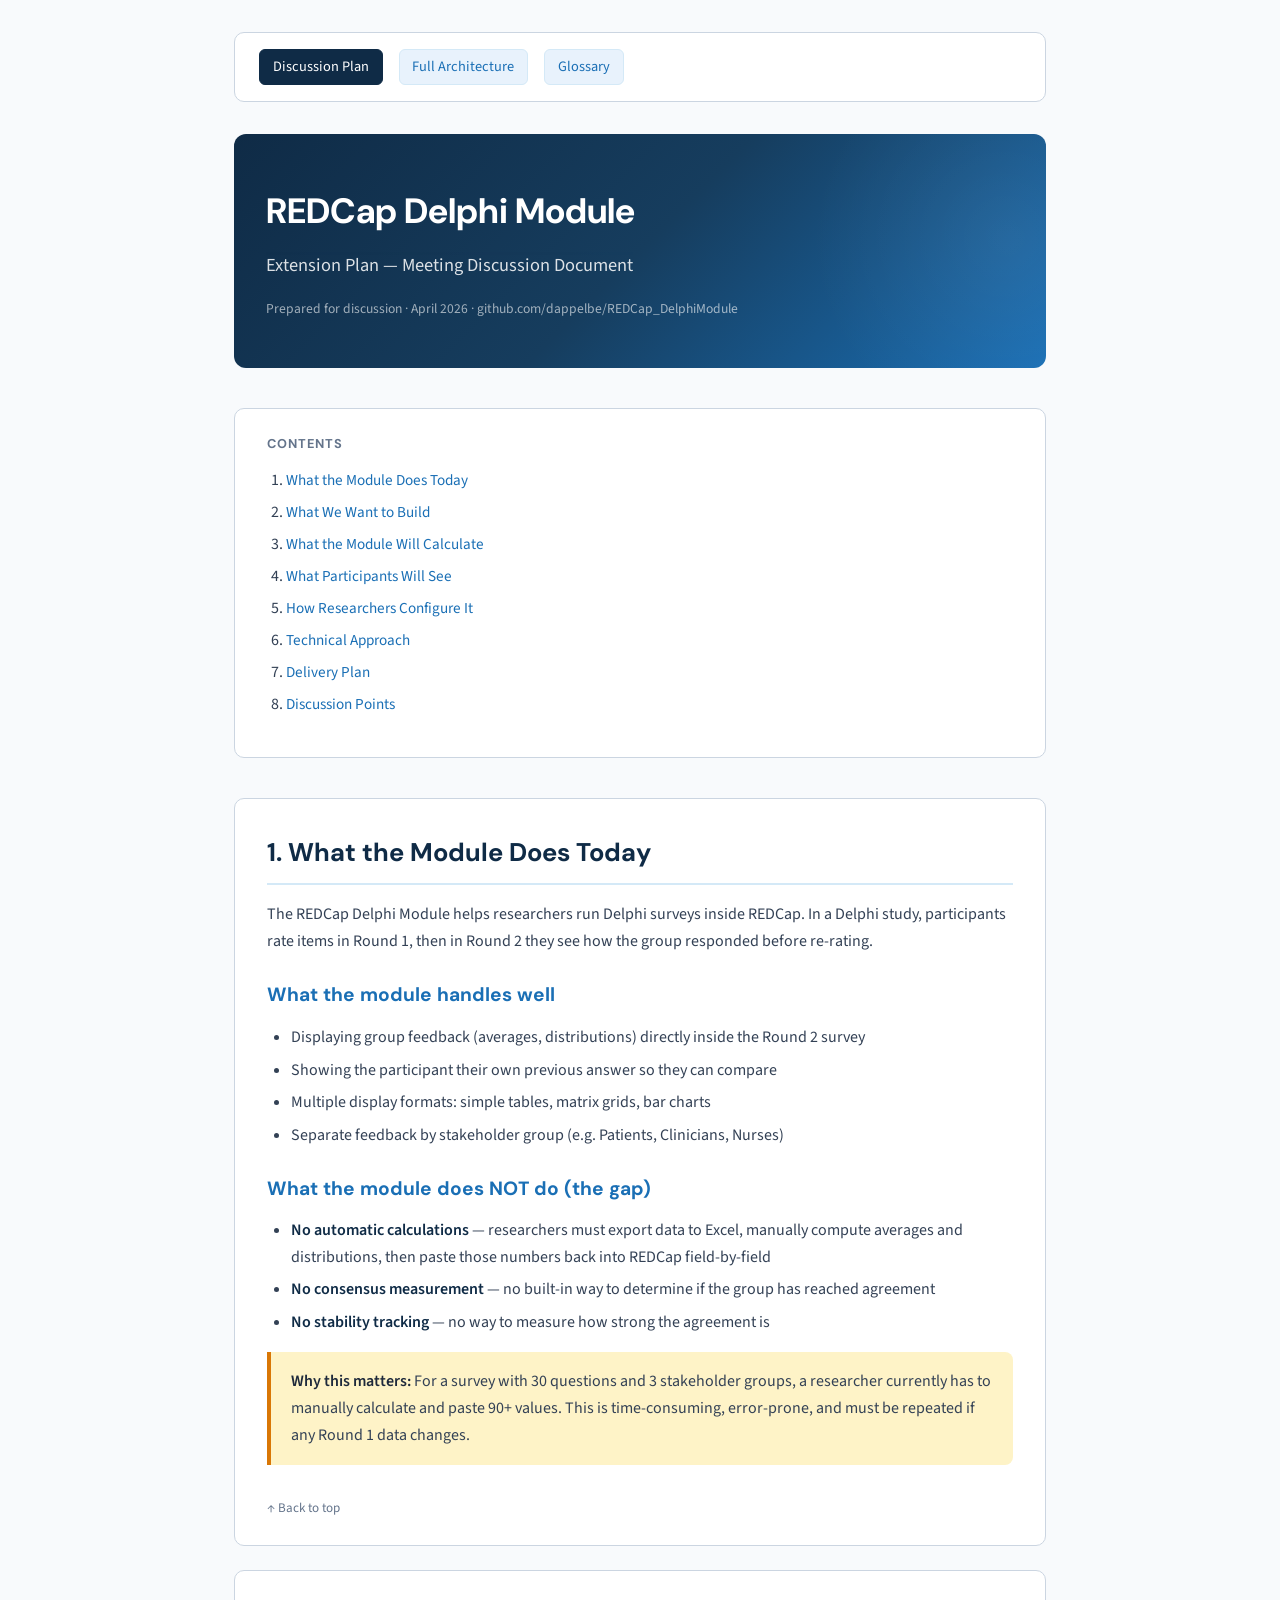
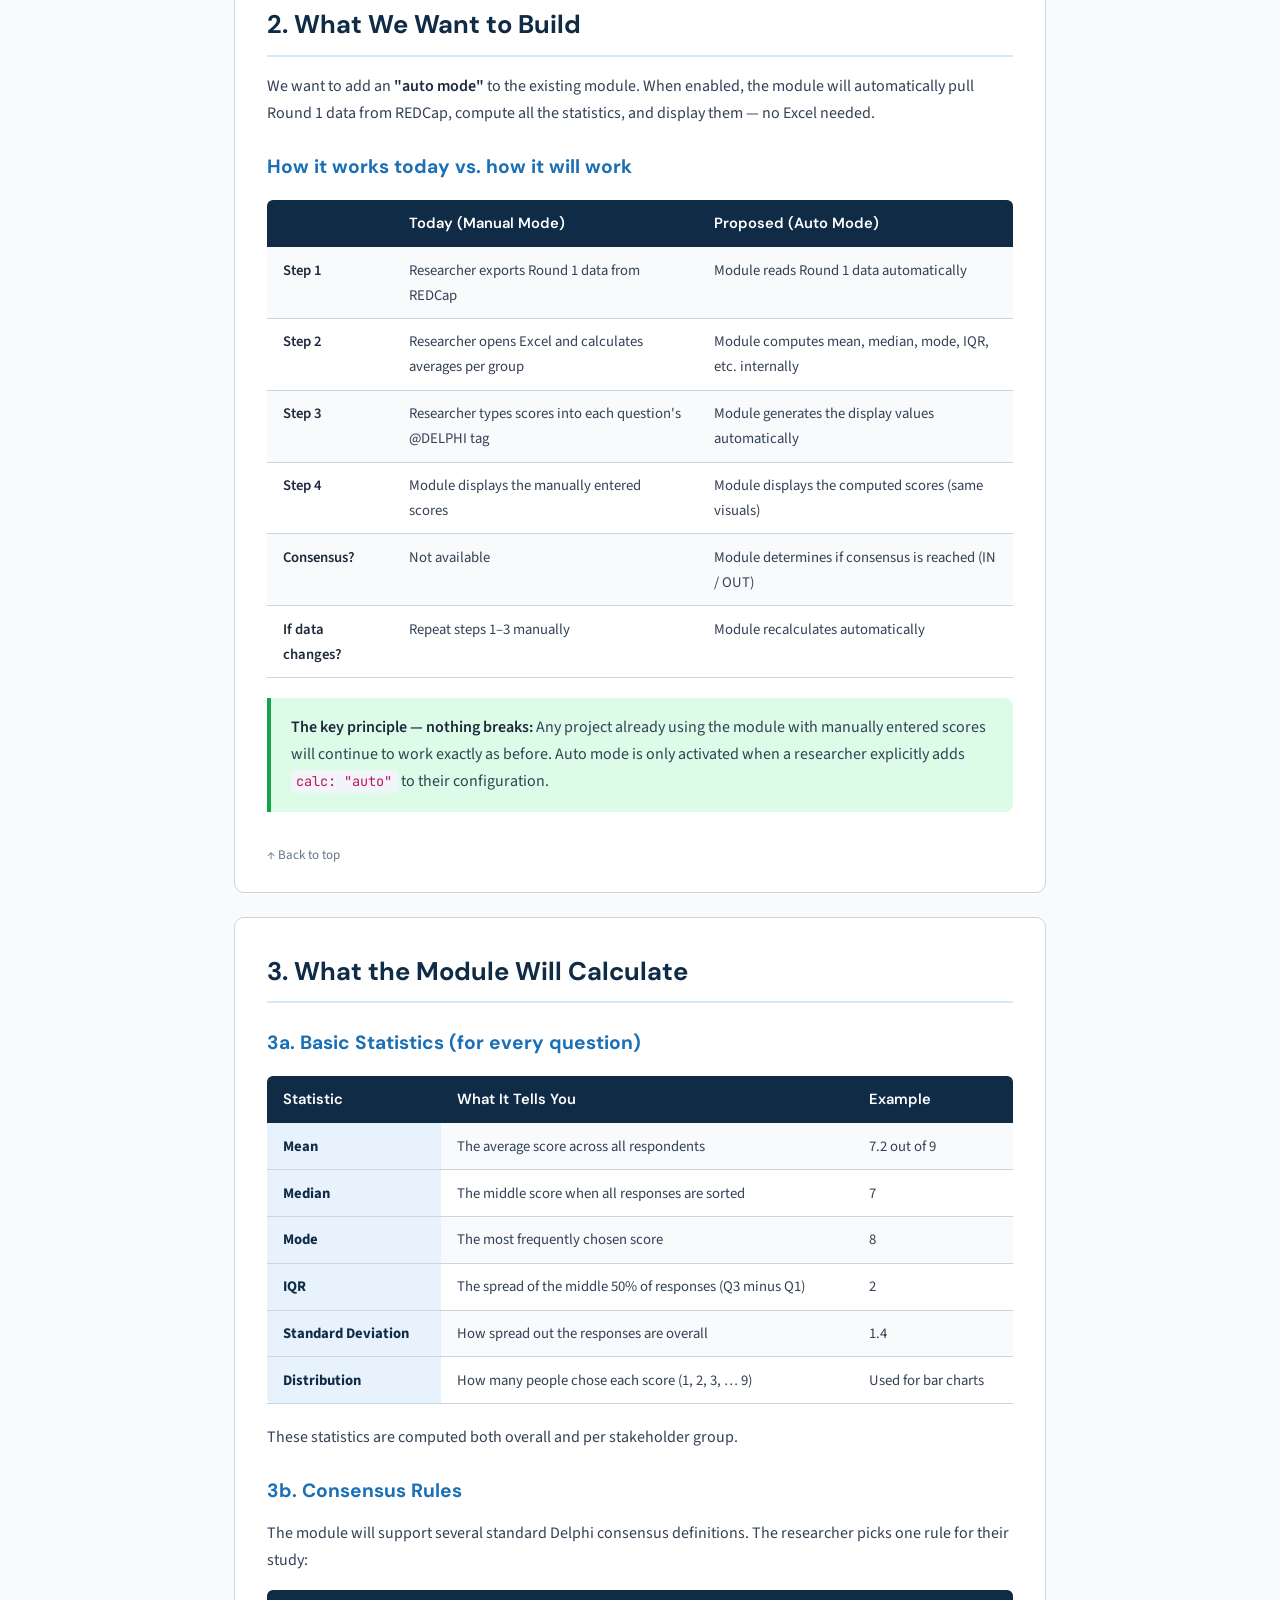
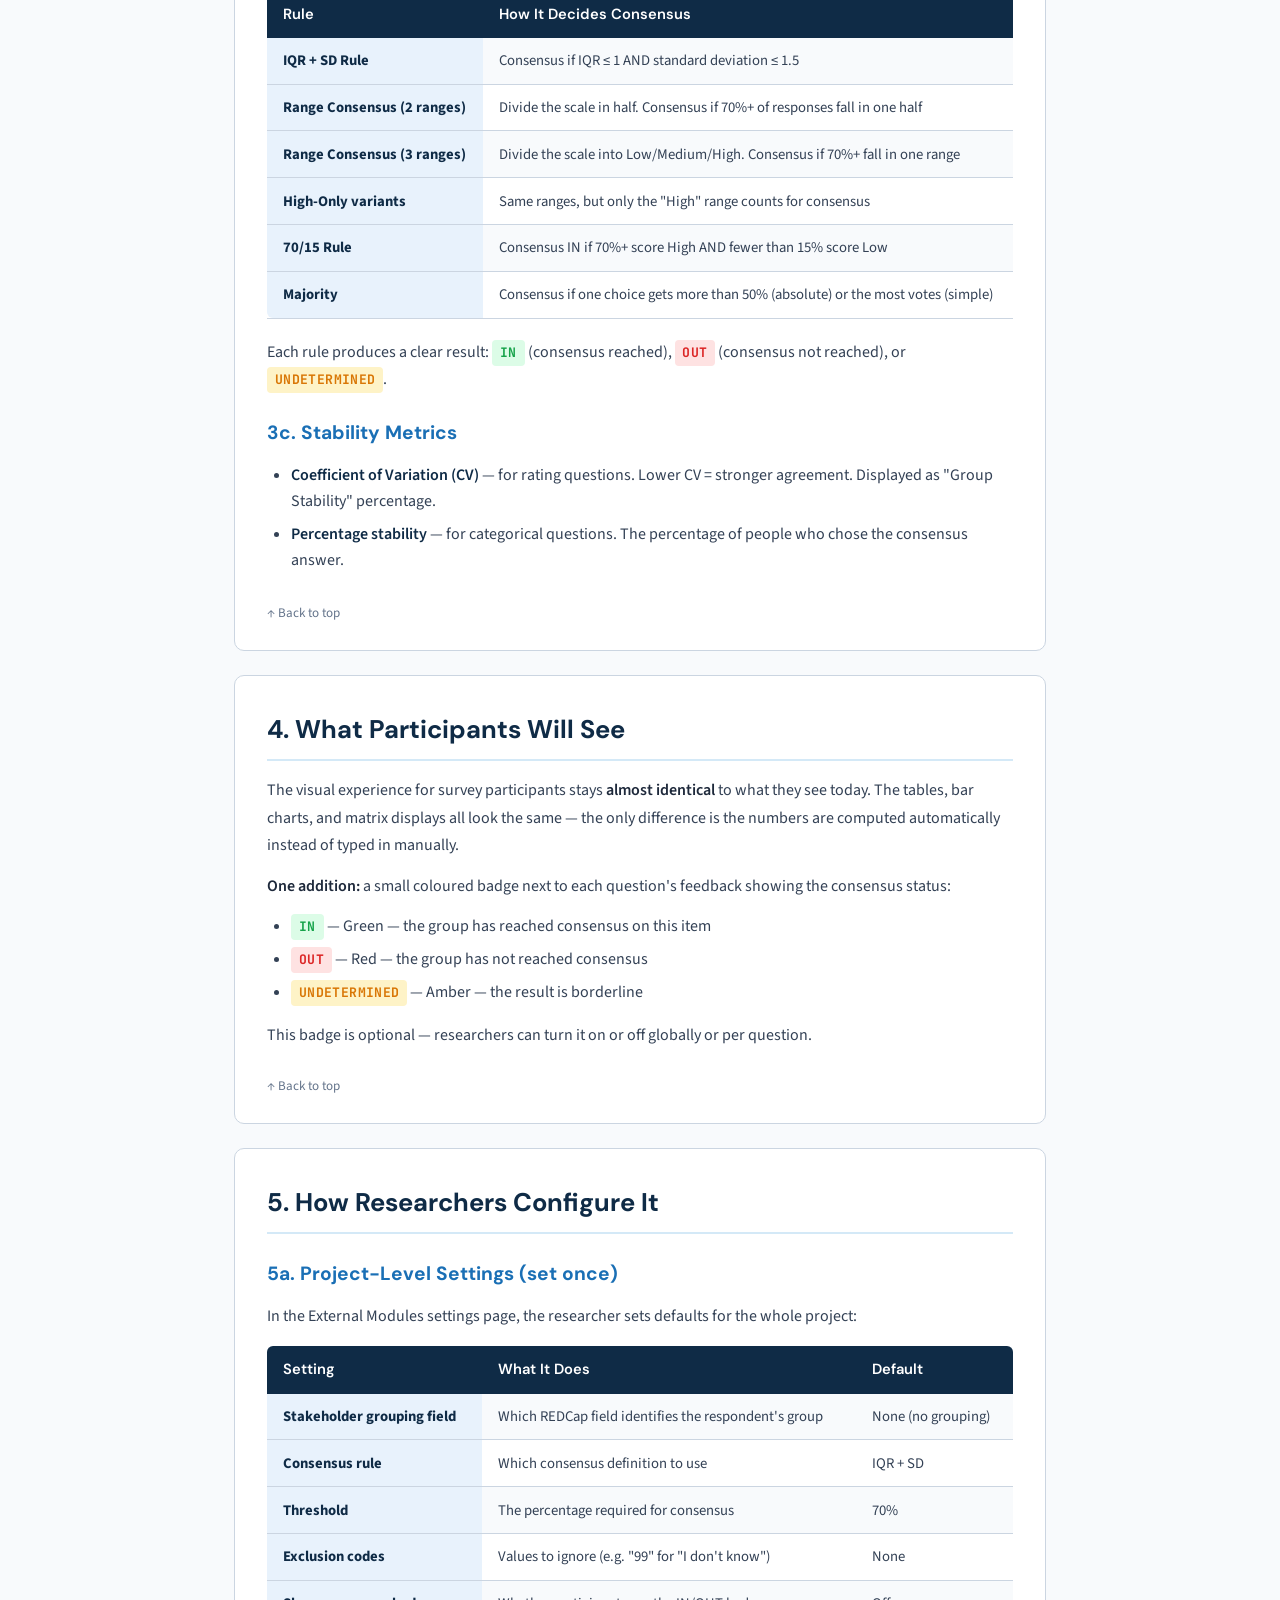
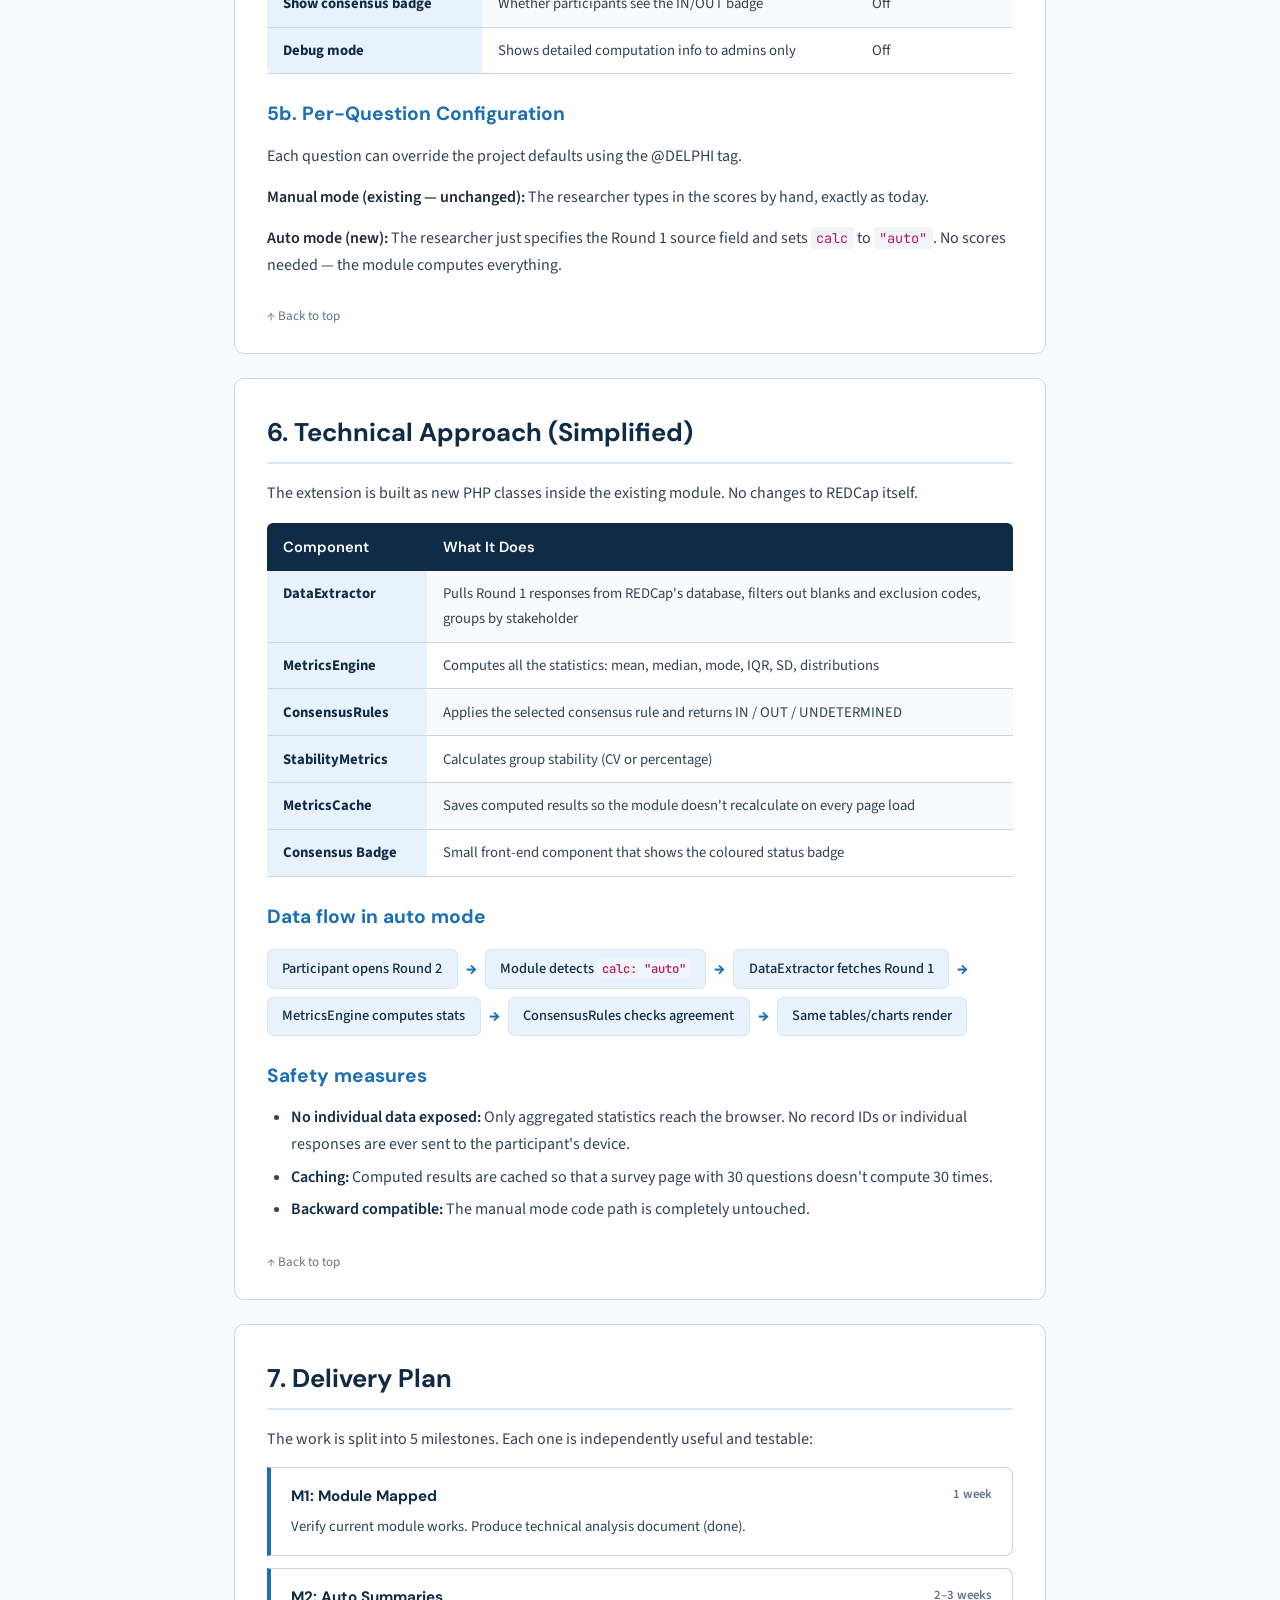
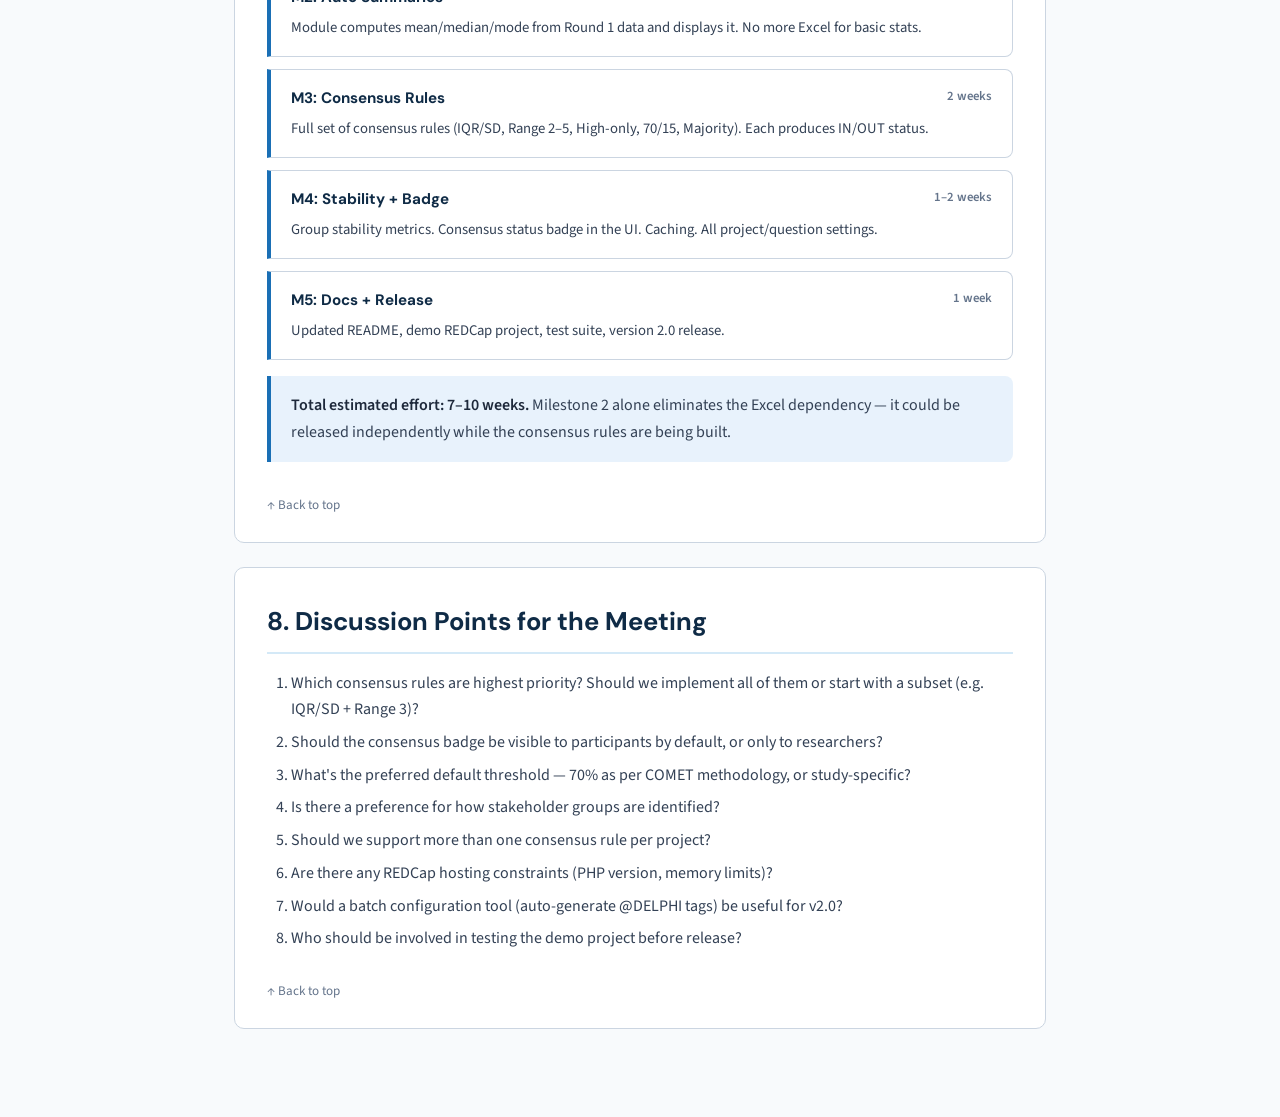
==== plan.html @ 04008e5c "Initial commit" ====
<!DOCTYPE html>
<html lang="en">
<head>
  <meta charset="UTF-8">
  <meta name="viewport" content="width=device-width, initial-scale=1.0">
  <title>REDCap Delphi Module — Discussion Plan</title>
  <link rel="preconnect" href="https://fonts.googleapis.com">
  <link href="https://fonts.googleapis.com/css2?family=DM+Sans:wght@400;500;600;700&family=Source+Sans+3:wght@400;500;600;700&family=JetBrains+Mono:wght@400;500;600&display=swap" rel="stylesheet">
  <link rel="stylesheet" href="styles.css">
</head>
<body>

<div class="page-wrapper">

  <!-- Navigation between pages -->
  <nav class="page-links">
    <a href="plan.html" class="active">Discussion Plan</a>
    <a href="architecture.html">Full Architecture</a>
    <a href="glossary.html">Glossary</a>
  </nav>

  <!-- Hero -->
  <header class="doc-hero">
    <h1>REDCap Delphi Module</h1>
    <div class="subtitle">Extension Plan — Meeting Discussion Document</div>
    <div class="meta">Prepared for discussion · April 2026 · github.com/dappelbe/REDCap_DelphiModule</div>
  </header>

  <!-- TOC -->
  <nav class="doc-nav" id="top">
    <h3>Contents</h3>
    <ol>
      <li><a href="#today">What the Module Does Today</a></li>
      <li><a href="#build">What We Want to Build</a></li>
      <li><a href="#compute">What the Module Will Calculate</a></li>
      <li><a href="#participants">What Participants Will See</a></li>
      <li><a href="#config">How Researchers Configure It</a></li>
      <li><a href="#technical">Technical Approach</a></li>
      <li><a href="#delivery">Delivery Plan</a></li>
      <li><a href="#discussion">Discussion Points</a></li>
    </ol>
  </nav>

  <!-- 1. TODAY -->
  <section class="section" id="today">
    <h2>1. What the Module Does Today</h2>
    <p>The REDCap Delphi Module helps researchers run Delphi surveys inside REDCap. In a Delphi study, participants rate items in Round 1, then in Round 2 they see how the group responded before re-rating.</p>

    <h3>What the module handles well</h3>
    <ul>
      <li>Displaying group feedback (averages, distributions) directly inside the Round 2 survey</li>
      <li>Showing the participant their own previous answer so they can compare</li>
      <li>Multiple display formats: simple tables, matrix grids, bar charts</li>
      <li>Separate feedback by stakeholder group (e.g. Patients, Clinicians, Nurses)</li>
    </ul>

    <h3>What the module does NOT do (the gap)</h3>
    <ul>
      <li><strong>No automatic calculations</strong> — researchers must export data to Excel, manually compute averages and distributions, then paste those numbers back into REDCap field-by-field</li>
      <li><strong>No consensus measurement</strong> — no built-in way to determine if the group has reached agreement</li>
      <li><strong>No stability tracking</strong> — no way to measure how strong the agreement is</li>
    </ul>

    <div class="callout-warn callout">
      <strong>Why this matters:</strong> For a survey with 30 questions and 3 stakeholder groups, a researcher currently has to manually calculate and paste 90+ values. This is time-consuming, error-prone, and must be repeated if any Round 1 data changes.
    </div>

    <a href="#top" class="back-link">↑ Back to top</a>
  </section>

  <!-- 2. BUILD -->
  <section class="section" id="build">
    <h2>2. What We Want to Build</h2>
    <p>We want to add an <strong>"auto mode"</strong> to the existing module. When enabled, the module will automatically pull Round 1 data from REDCap, compute all the statistics, and display them — no Excel needed.</p>

    <h3>How it works today vs. how it will work</h3>
    <table>
      <tr><th></th><th>Today (Manual Mode)</th><th>Proposed (Auto Mode)</th></tr>
      <tr><td><strong>Step 1</strong></td><td>Researcher exports Round 1 data from REDCap</td><td>Module reads Round 1 data automatically</td></tr>
      <tr><td><strong>Step 2</strong></td><td>Researcher opens Excel and calculates averages per group</td><td>Module computes mean, median, mode, IQR, etc. internally</td></tr>
      <tr><td><strong>Step 3</strong></td><td>Researcher types scores into each question's @DELPHI tag</td><td>Module generates the display values automatically</td></tr>
      <tr><td><strong>Step 4</strong></td><td>Module displays the manually entered scores</td><td>Module displays the computed scores (same visuals)</td></tr>
      <tr><td><strong>Consensus?</strong></td><td>Not available</td><td>Module determines if consensus is reached (IN / OUT)</td></tr>
      <tr><td><strong>If data changes?</strong></td><td>Repeat steps 1–3 manually</td><td>Module recalculates automatically</td></tr>
    </table>

    <div class="callout-success callout">
      <strong>The key principle — nothing breaks:</strong> Any project already using the module with manually entered scores will continue to work exactly as before. Auto mode is only activated when a researcher explicitly adds <code>calc: "auto"</code> to their configuration.
    </div>

    <a href="#top" class="back-link">↑ Back to top</a>
  </section>

  <!-- 3. COMPUTE -->
  <section class="section" id="compute">
    <h2>3. What the Module Will Calculate</h2>

    <h3>3a. Basic Statistics (for every question)</h3>
    <table>
      <tr><th>Statistic</th><th>What It Tells You</th><th>Example</th></tr>
      <tr><td class="term-name">Mean</td><td>The average score across all respondents</td><td>7.2 out of 9</td></tr>
      <tr><td class="term-name">Median</td><td>The middle score when all responses are sorted</td><td>7</td></tr>
      <tr><td class="term-name">Mode</td><td>The most frequently chosen score</td><td>8</td></tr>
      <tr><td class="term-name">IQR</td><td>The spread of the middle 50% of responses (Q3 minus Q1)</td><td>2</td></tr>
      <tr><td class="term-name">Standard Deviation</td><td>How spread out the responses are overall</td><td>1.4</td></tr>
      <tr><td class="term-name">Distribution</td><td>How many people chose each score (1, 2, 3, … 9)</td><td>Used for bar charts</td></tr>
    </table>
    <p>These statistics are computed both overall and per stakeholder group.</p>

    <h3>3b. Consensus Rules</h3>
    <p>The module will support several standard Delphi consensus definitions. The researcher picks one rule for their study:</p>
    <table>
      <tr><th>Rule</th><th>How It Decides Consensus</th></tr>
      <tr><td class="term-name">IQR + SD Rule</td><td>Consensus if IQR ≤ 1 AND standard deviation ≤ 1.5</td></tr>
      <tr><td class="term-name">Range Consensus (2 ranges)</td><td>Divide the scale in half. Consensus if 70%+ of responses fall in one half</td></tr>
      <tr><td class="term-name">Range Consensus (3 ranges)</td><td>Divide the scale into Low/Medium/High. Consensus if 70%+ fall in one range</td></tr>
      <tr><td class="term-name">High-Only variants</td><td>Same ranges, but only the "High" range counts for consensus</td></tr>
      <tr><td class="term-name">70/15 Rule</td><td>Consensus IN if 70%+ score High AND fewer than 15% score Low</td></tr>
      <tr><td class="term-name">Majority</td><td>Consensus if one choice gets more than 50% (absolute) or the most votes (simple)</td></tr>
    </table>
    <p>Each rule produces a clear result: <span class="badge badge-in">IN</span> (consensus reached), <span class="badge badge-out">OUT</span> (consensus not reached), or <span class="badge badge-und">UNDETERMINED</span>.</p>

    <h3>3c. Stability Metrics</h3>
    <ul>
      <li><strong>Coefficient of Variation (CV)</strong> — for rating questions. Lower CV = stronger agreement. Displayed as "Group Stability" percentage.</li>
      <li><strong>Percentage stability</strong> — for categorical questions. The percentage of people who chose the consensus answer.</li>
    </ul>

    <a href="#top" class="back-link">↑ Back to top</a>
  </section>

  <!-- 4. PARTICIPANTS -->
  <section class="section" id="participants">
    <h2>4. What Participants Will See</h2>
    <p>The visual experience for survey participants stays <strong>almost identical</strong> to what they see today. The tables, bar charts, and matrix displays all look the same — the only difference is the numbers are computed automatically instead of typed in manually.</p>

    <p><strong>One addition:</strong> a small coloured badge next to each question's feedback showing the consensus status:</p>
    <ul>
      <li><span class="badge badge-in">IN</span> — Green — the group has reached consensus on this item</li>
      <li><span class="badge badge-out">OUT</span> — Red — the group has not reached consensus</li>
      <li><span class="badge badge-und">UNDETERMINED</span> — Amber — the result is borderline</li>
    </ul>
    <p>This badge is optional — researchers can turn it on or off globally or per question.</p>

    <a href="#top" class="back-link">↑ Back to top</a>
  </section>

  <!-- 5. CONFIG -->
  <section class="section" id="config">
    <h2>5. How Researchers Configure It</h2>

    <h3>5a. Project-Level Settings (set once)</h3>
    <p>In the External Modules settings page, the researcher sets defaults for the whole project:</p>
    <table>
      <tr><th>Setting</th><th>What It Does</th><th>Default</th></tr>
      <tr><td class="term-name">Stakeholder grouping field</td><td>Which REDCap field identifies the respondent's group</td><td>None (no grouping)</td></tr>
      <tr><td class="term-name">Consensus rule</td><td>Which consensus definition to use</td><td>IQR + SD</td></tr>
      <tr><td class="term-name">Threshold</td><td>The percentage required for consensus</td><td>70%</td></tr>
      <tr><td class="term-name">Exclusion codes</td><td>Values to ignore (e.g. "99" for "I don't know")</td><td>None</td></tr>
      <tr><td class="term-name">Show consensus badge</td><td>Whether participants see the IN/OUT badge</td><td>Off</td></tr>
      <tr><td class="term-name">Debug mode</td><td>Shows detailed computation info to admins only</td><td>Off</td></tr>
    </table>

    <h3>5b. Per-Question Configuration</h3>
    <p>Each question can override the project defaults using the @DELPHI tag.</p>
    <p><strong>Manual mode (existing — unchanged):</strong> The researcher types in the scores by hand, exactly as today.</p>
    <p><strong>Auto mode (new):</strong> The researcher just specifies the Round 1 source field and sets <code>calc</code> to <code>"auto"</code>. No scores needed — the module computes everything.</p>

    <a href="#top" class="back-link">↑ Back to top</a>
  </section>

  <!-- 6. TECHNICAL -->
  <section class="section" id="technical">
    <h2>6. Technical Approach (Simplified)</h2>
    <p>The extension is built as new PHP classes inside the existing module. No changes to REDCap itself.</p>

    <table>
      <tr><th>Component</th><th>What It Does</th></tr>
      <tr><td class="term-name">DataExtractor</td><td>Pulls Round 1 responses from REDCap's database, filters out blanks and exclusion codes, groups by stakeholder</td></tr>
      <tr><td class="term-name">MetricsEngine</td><td>Computes all the statistics: mean, median, mode, IQR, SD, distributions</td></tr>
      <tr><td class="term-name">ConsensusRules</td><td>Applies the selected consensus rule and returns IN / OUT / UNDETERMINED</td></tr>
      <tr><td class="term-name">StabilityMetrics</td><td>Calculates group stability (CV or percentage)</td></tr>
      <tr><td class="term-name">MetricsCache</td><td>Saves computed results so the module doesn't recalculate on every page load</td></tr>
      <tr><td class="term-name">Consensus Badge</td><td>Small front-end component that shows the coloured status badge</td></tr>
    </table>

    <h3>Data flow in auto mode</h3>
    <div class="flow">
      <span class="flow-step">Participant opens Round 2</span>
      <span class="flow-arrow">→</span>
      <span class="flow-step">Module detects <code>calc: "auto"</code></span>
      <span class="flow-arrow">→</span>
      <span class="flow-step">DataExtractor fetches Round 1</span>
      <span class="flow-arrow">→</span>
      <span class="flow-step">MetricsEngine computes stats</span>
      <span class="flow-arrow">→</span>
      <span class="flow-step">ConsensusRules checks agreement</span>
      <span class="flow-arrow">→</span>
      <span class="flow-step">Same tables/charts render</span>
    </div>

    <h3>Safety measures</h3>
    <ul>
      <li><strong>No individual data exposed:</strong> Only aggregated statistics reach the browser. No record IDs or individual responses are ever sent to the participant's device.</li>
      <li><strong>Caching:</strong> Computed results are cached so that a survey page with 30 questions doesn't compute 30 times.</li>
      <li><strong>Backward compatible:</strong> The manual mode code path is completely untouched.</li>
    </ul>

    <a href="#top" class="back-link">↑ Back to top</a>
  </section>

  <!-- 7. DELIVERY -->
  <section class="section" id="delivery">
    <h2>7. Delivery Plan</h2>
    <p>The work is split into 5 milestones. Each one is independently useful and testable:</p>

    <div class="milestone">
      <span class="milestone-time">1 week</span>
      <div class="milestone-label">M1: Module Mapped</div>
      <p>Verify current module works. Produce technical analysis document (done).</p>
    </div>
    <div class="milestone">
      <span class="milestone-time">2–3 weeks</span>
      <div class="milestone-label">M2: Auto Summaries</div>
      <p>Module computes mean/median/mode from Round 1 data and displays it. No more Excel for basic stats.</p>
    </div>
    <div class="milestone">
      <span class="milestone-time">2 weeks</span>
      <div class="milestone-label">M3: Consensus Rules</div>
      <p>Full set of consensus rules (IQR/SD, Range 2–5, High-only, 70/15, Majority). Each produces IN/OUT status.</p>
    </div>
    <div class="milestone">
      <span class="milestone-time">1–2 weeks</span>
      <div class="milestone-label">M4: Stability + Badge</div>
      <p>Group stability metrics. Consensus status badge in the UI. Caching. All project/question settings.</p>
    </div>
    <div class="milestone">
      <span class="milestone-time">1 week</span>
      <div class="milestone-label">M5: Docs + Release</div>
      <p>Updated README, demo REDCap project, test suite, version 2.0 release.</p>
    </div>

    <div class="callout">
      <strong>Total estimated effort: 7–10 weeks.</strong> Milestone 2 alone eliminates the Excel dependency — it could be released independently while the consensus rules are being built.
    </div>

    <a href="#top" class="back-link">↑ Back to top</a>
  </section>

  <!-- 8. DISCUSSION -->
  <section class="section" id="discussion">
    <h2>8. Discussion Points for the Meeting</h2>
    <ol>
      <li>Which consensus rules are highest priority? Should we implement all of them or start with a subset (e.g. IQR/SD + Range 3)?</li>
      <li>Should the consensus badge be visible to participants by default, or only to researchers?</li>
      <li>What's the preferred default threshold — 70% as per COMET methodology, or study-specific?</li>
      <li>Is there a preference for how stakeholder groups are identified?</li>
      <li>Should we support more than one consensus rule per project?</li>
      <li>Are there any REDCap hosting constraints (PHP version, memory limits)?</li>
      <li>Would a batch configuration tool (auto-generate @DELPHI tags) be useful for v2.0?</li>
      <li>Who should be involved in testing the demo project before release?</li>
    </ol>

    <a href="#top" class="back-link">↑ Back to top</a>
  </section>

</div>
</body>
</html>
---- styles.css ----
/* ═══════════════════════════════════════════════════════
   REDCap Delphi Module — Documentation Styles
   ═══════════════════════════════════════════════════════ */

:root {
  --navy: #0f2b46;
  --blue: #1a6fb5;
  --blue-light: #e8f2fc;
  --blue-mid: #2e86c1;
  --sky: #d4e9f7;
  --ink: #1e293b;
  --text: #334155;
  --muted: #64748b;
  --border: #cbd5e1;
  --surface: #f8fafc;
  --white: #ffffff;
  --green: #16a34a;
  --green-bg: #dcfce7;
  --red: #dc2626;
  --red-bg: #fee2e2;
  --amber: #d97706;
  --amber-bg: #fef3c7;
  --code-bg: #f1f5f9;
  --code-text: #be185d;
  --font-body: 'Source Sans 3', 'Segoe UI', system-ui, sans-serif;
  --font-heading: 'DM Sans', 'Segoe UI', system-ui, sans-serif;
  --font-mono: 'JetBrains Mono', 'Fira Code', 'Consolas', monospace;
}

* { margin: 0; padding: 0; box-sizing: border-box; }

html {
  font-size: 16px;
  scroll-behavior: smooth;
}

body {
  font-family: var(--font-body);
  color: var(--text);
  background: var(--surface);
  line-height: 1.7;
  -webkit-font-smoothing: antialiased;
}

/* ── Layout ── */
.page-wrapper {
  max-width: 860px;
  margin: 0 auto;
  padding: 2rem 1.5rem 4rem;
}

/* ── Header / Hero ── */
.doc-hero {
  background: linear-gradient(135deg, var(--navy) 0%, #163d5e 50%, var(--blue) 100%);
  color: var(--white);
  padding: 3rem 2rem;
  border-radius: 12px;
  margin-bottom: 2.5rem;
  position: relative;
  overflow: hidden;
}

.doc-hero::before {
  content: '';
  position: absolute;
  top: -40%;
  right: -20%;
  width: 400px;
  height: 400px;
  background: radial-gradient(circle, rgba(255,255,255,0.06) 0%, transparent 70%);
  border-radius: 50%;
}

.doc-hero h1 {
  font-family: var(--font-heading);
  font-size: 2.2rem;
  font-weight: 700;
  margin-bottom: 0.5rem;
  position: relative;
}

.doc-hero .subtitle {
  font-size: 1.15rem;
  opacity: 0.85;
  font-weight: 400;
  position: relative;
}

.doc-hero .meta {
  margin-top: 1rem;
  font-size: 0.85rem;
  opacity: 0.6;
  position: relative;
}

/* ── Navigation ── */
.doc-nav {
  background: var(--white);
  border: 1px solid var(--border);
  border-radius: 10px;
  padding: 1.5rem 2rem;
  margin-bottom: 2.5rem;
}

.doc-nav h3 {
  font-family: var(--font-heading);
  font-size: 0.8rem;
  text-transform: uppercase;
  letter-spacing: 0.08em;
  color: var(--muted);
  margin-bottom: 0.75rem;
}

.doc-nav ol {
  padding-left: 1.2rem;
}

.doc-nav li {
  margin-bottom: 0.35rem;
}

.doc-nav a {
  color: var(--blue);
  text-decoration: none;
  font-size: 0.95rem;
}

.doc-nav a:hover {
  text-decoration: underline;
}

/* ── Sections ── */
.section {
  background: var(--white);
  border: 1px solid var(--border);
  border-radius: 10px;
  padding: 2rem 2rem 1.5rem;
  margin-bottom: 1.5rem;
}

.section h2 {
  font-family: var(--font-heading);
  font-size: 1.6rem;
  color: var(--navy);
  margin-bottom: 1rem;
  padding-bottom: 0.5rem;
  border-bottom: 2px solid var(--sky);
}

.section h3 {
  font-family: var(--font-heading);
  font-size: 1.2rem;
  color: var(--blue);
  margin: 1.5rem 0 0.75rem;
}

.section h4 {
  font-family: var(--font-heading);
  font-size: 1.05rem;
  color: var(--ink);
  margin: 1.25rem 0 0.5rem;
}

/* ── Text ── */
p {
  margin-bottom: 0.85rem;
}

strong {
  color: var(--ink);
  font-weight: 600;
}

em {
  color: var(--muted);
}

code {
  font-family: var(--font-mono);
  font-size: 0.85em;
  background: var(--code-bg);
  color: var(--code-text);
  padding: 0.15em 0.4em;
  border-radius: 4px;
}

/* ── Lists ── */
ul, ol {
  padding-left: 1.5rem;
  margin-bottom: 1rem;
}

li {
  margin-bottom: 0.4rem;
  line-height: 1.65;
}

li strong {
  color: var(--navy);
}

/* ── Tables ── */
table {
  width: 100%;
  border-collapse: collapse;
  margin: 1rem 0 1.25rem;
  font-size: 0.92rem;
}

th {
  background: var(--navy);
  color: var(--white);
  font-family: var(--font-heading);
  font-weight: 600;
  text-align: left;
  padding: 0.7rem 1rem;
}

th:first-child { border-radius: 6px 0 0 0; }
th:last-child  { border-radius: 0 6px 0 0; }

td {
  padding: 0.65rem 1rem;
  border-bottom: 1px solid var(--border);
  vertical-align: top;
}

tr:nth-child(even) td {
  background: var(--surface);
}

tr:last-child td:first-child { border-radius: 0 0 0 6px; }
tr:last-child td:last-child  { border-radius: 0 0 6px 0; }

/* ── Glossary term rows ── */
.term-name {
  font-weight: 700;
  color: var(--navy);
  white-space: nowrap;
  min-width: 160px;
  background: var(--blue-light) !important;
}

/* ── Code blocks ── */
pre {
  background: var(--ink);
  color: #e2e8f0;
  padding: 1.25rem 1.5rem;
  border-radius: 8px;
  overflow-x: auto;
  font-family: var(--font-mono);
  font-size: 0.82rem;
  line-height: 1.6;
  margin: 1rem 0 1.25rem;
}

pre .comment { color: #64748b; }
pre .keyword { color: #7dd3fc; }
pre .string  { color: #86efac; }
pre .key     { color: #fbbf24; }

/* ── Badges ── */
.badge {
  display: inline-block;
  padding: 0.15em 0.6em;
  border-radius: 4px;
  font-size: 0.82em;
  font-weight: 700;
  font-family: var(--font-mono);
  letter-spacing: 0.03em;
}

.badge-in   { background: var(--green-bg); color: var(--green); }
.badge-out  { background: var(--red-bg);   color: var(--red); }
.badge-und  { background: var(--amber-bg); color: var(--amber); }

/* ── Callout boxes ── */
.callout {
  border-left: 4px solid var(--blue);
  background: var(--blue-light);
  padding: 1rem 1.25rem;
  border-radius: 0 8px 8px 0;
  margin: 1rem 0 1.25rem;
}

.callout-warn {
  border-left-color: var(--amber);
  background: var(--amber-bg);
}

.callout-success {
  border-left-color: var(--green);
  background: var(--green-bg);
}

/* ── Flow diagram ── */
.flow {
  display: flex;
  align-items: center;
  flex-wrap: wrap;
  gap: 0.5rem;
  margin: 1rem 0 1.25rem;
  font-size: 0.9rem;
}

.flow-step {
  background: var(--blue-light);
  border: 1px solid var(--sky);
  padding: 0.4rem 0.9rem;
  border-radius: 6px;
  font-weight: 500;
  color: var(--navy);
}

.flow-arrow {
  color: var(--blue);
  font-size: 1.1rem;
  font-weight: 700;
}

/* ── Milestone cards ── */
.milestone {
  border: 1px solid var(--border);
  border-left: 4px solid var(--blue);
  border-radius: 0 8px 8px 0;
  padding: 1rem 1.25rem;
  margin-bottom: 0.75rem;
  background: var(--white);
}

.milestone-label {
  font-family: var(--font-heading);
  font-weight: 700;
  color: var(--navy);
  font-size: 0.95rem;
  margin-bottom: 0.25rem;
}

.milestone-time {
  font-size: 0.8rem;
  color: var(--muted);
  float: right;
  font-weight: 600;
}

.milestone p {
  margin: 0;
  font-size: 0.92rem;
}

/* ── Back to top ── */
.back-link {
  display: inline-block;
  margin-top: 0.75rem;
  font-size: 0.82rem;
  color: var(--muted);
  text-decoration: none;
}

.back-link:hover {
  color: var(--blue);
}

/* ── Page links bar ── */
.page-links {
  background: var(--white);
  border: 1px solid var(--border);
  border-radius: 10px;
  padding: 1rem 1.5rem;
  margin-bottom: 2rem;
  display: flex;
  gap: 1rem;
  flex-wrap: wrap;
}

.page-links a {
  color: var(--blue);
  text-decoration: none;
  font-size: 0.9rem;
  padding: 0.3rem 0.8rem;
  border: 1px solid var(--sky);
  border-radius: 6px;
  background: var(--blue-light);
  transition: background 0.2s;
}

.page-links a:hover {
  background: var(--sky);
}

.page-links a.active {
  background: var(--navy);
  color: var(--white);
  border-color: var(--navy);
}

/* ── Responsive ── */
@media (max-width: 640px) {
  .page-wrapper { padding: 1rem; }
  .doc-hero { padding: 2rem 1.25rem; }
  .doc-hero h1 { font-size: 1.6rem; }
  .section { padding: 1.25rem; }
  table { font-size: 0.82rem; }
  th, td { padding: 0.5rem 0.6rem; }
  .flow { flex-direction: column; }
  .flow-arrow { transform: rotate(90deg); }
  .page-links { flex-direction: column; }
}

/* ── Print ── */
@media print {
  body { background: white; }
  .page-wrapper { max-width: 100%; }
  .doc-hero { break-after: page; }
  .section { break-inside: avoid; border: none; padding: 1rem 0; }
  .doc-nav { display: none; }
}
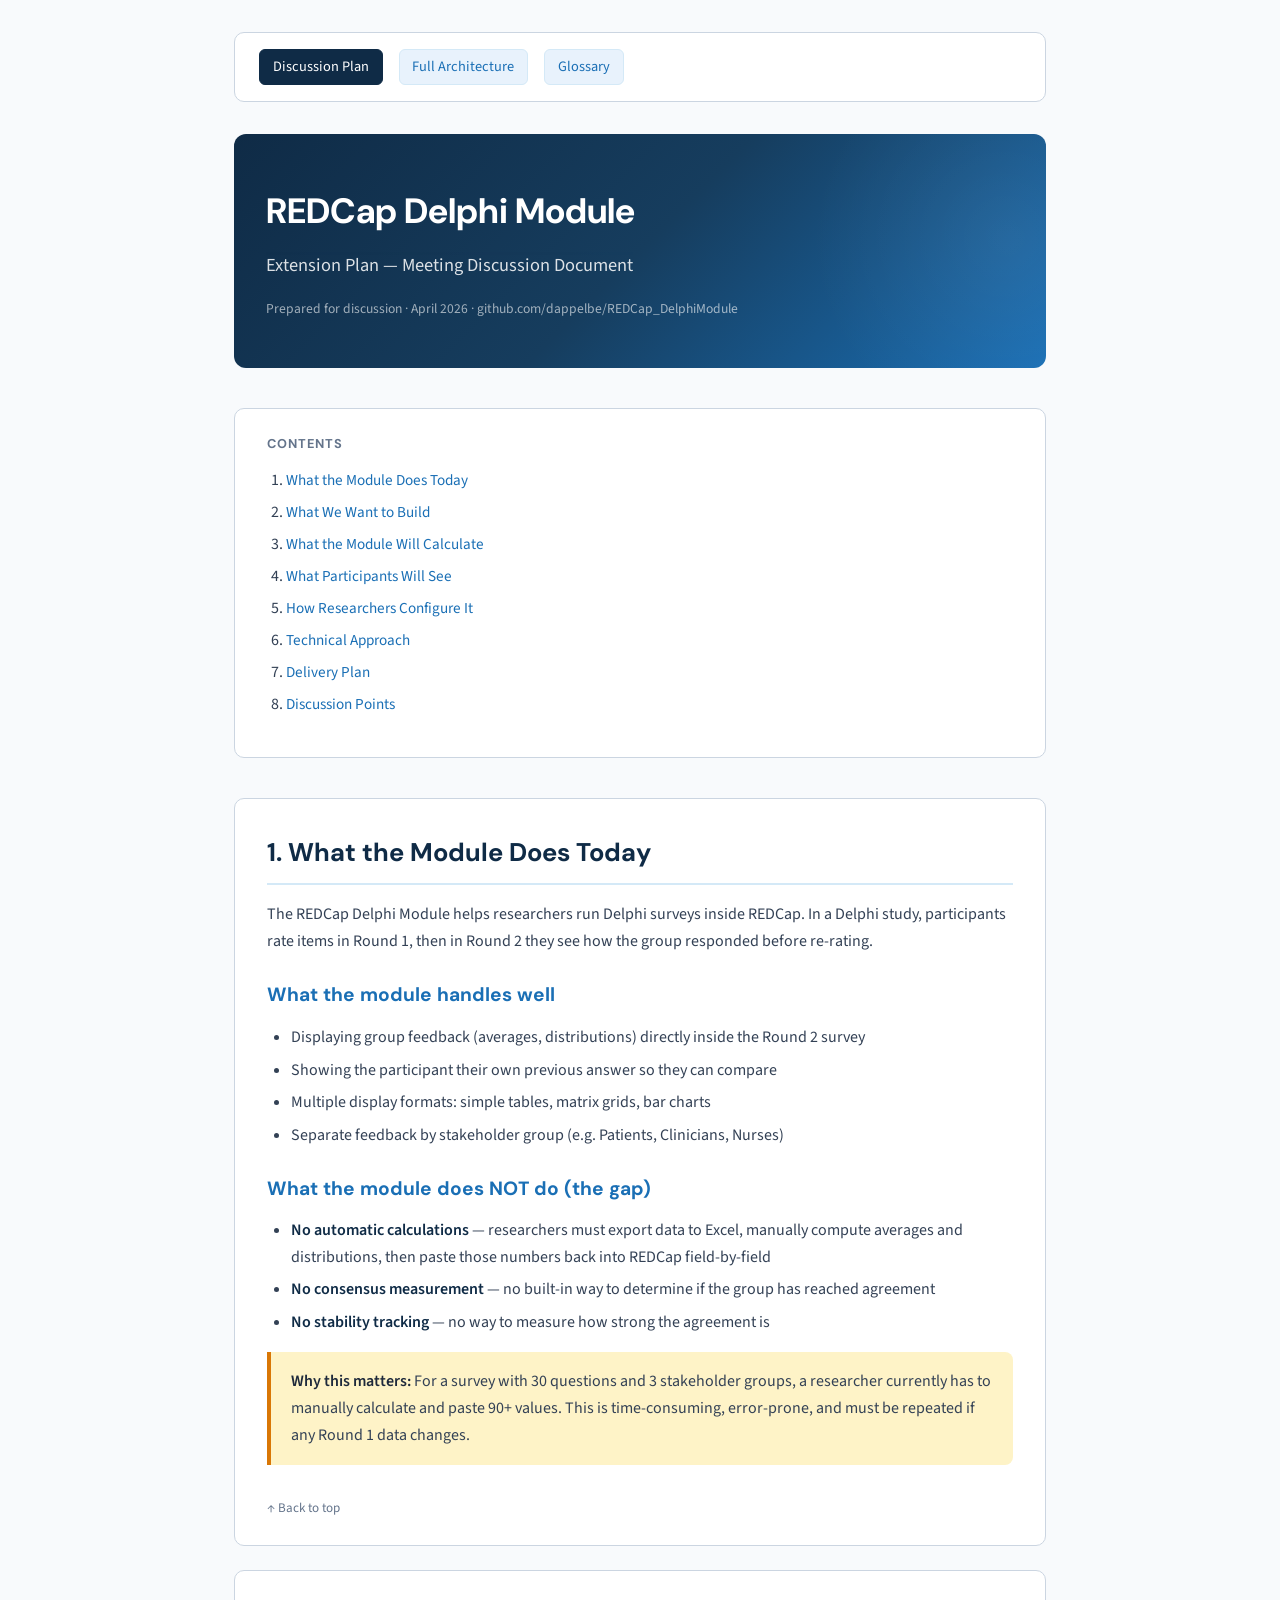
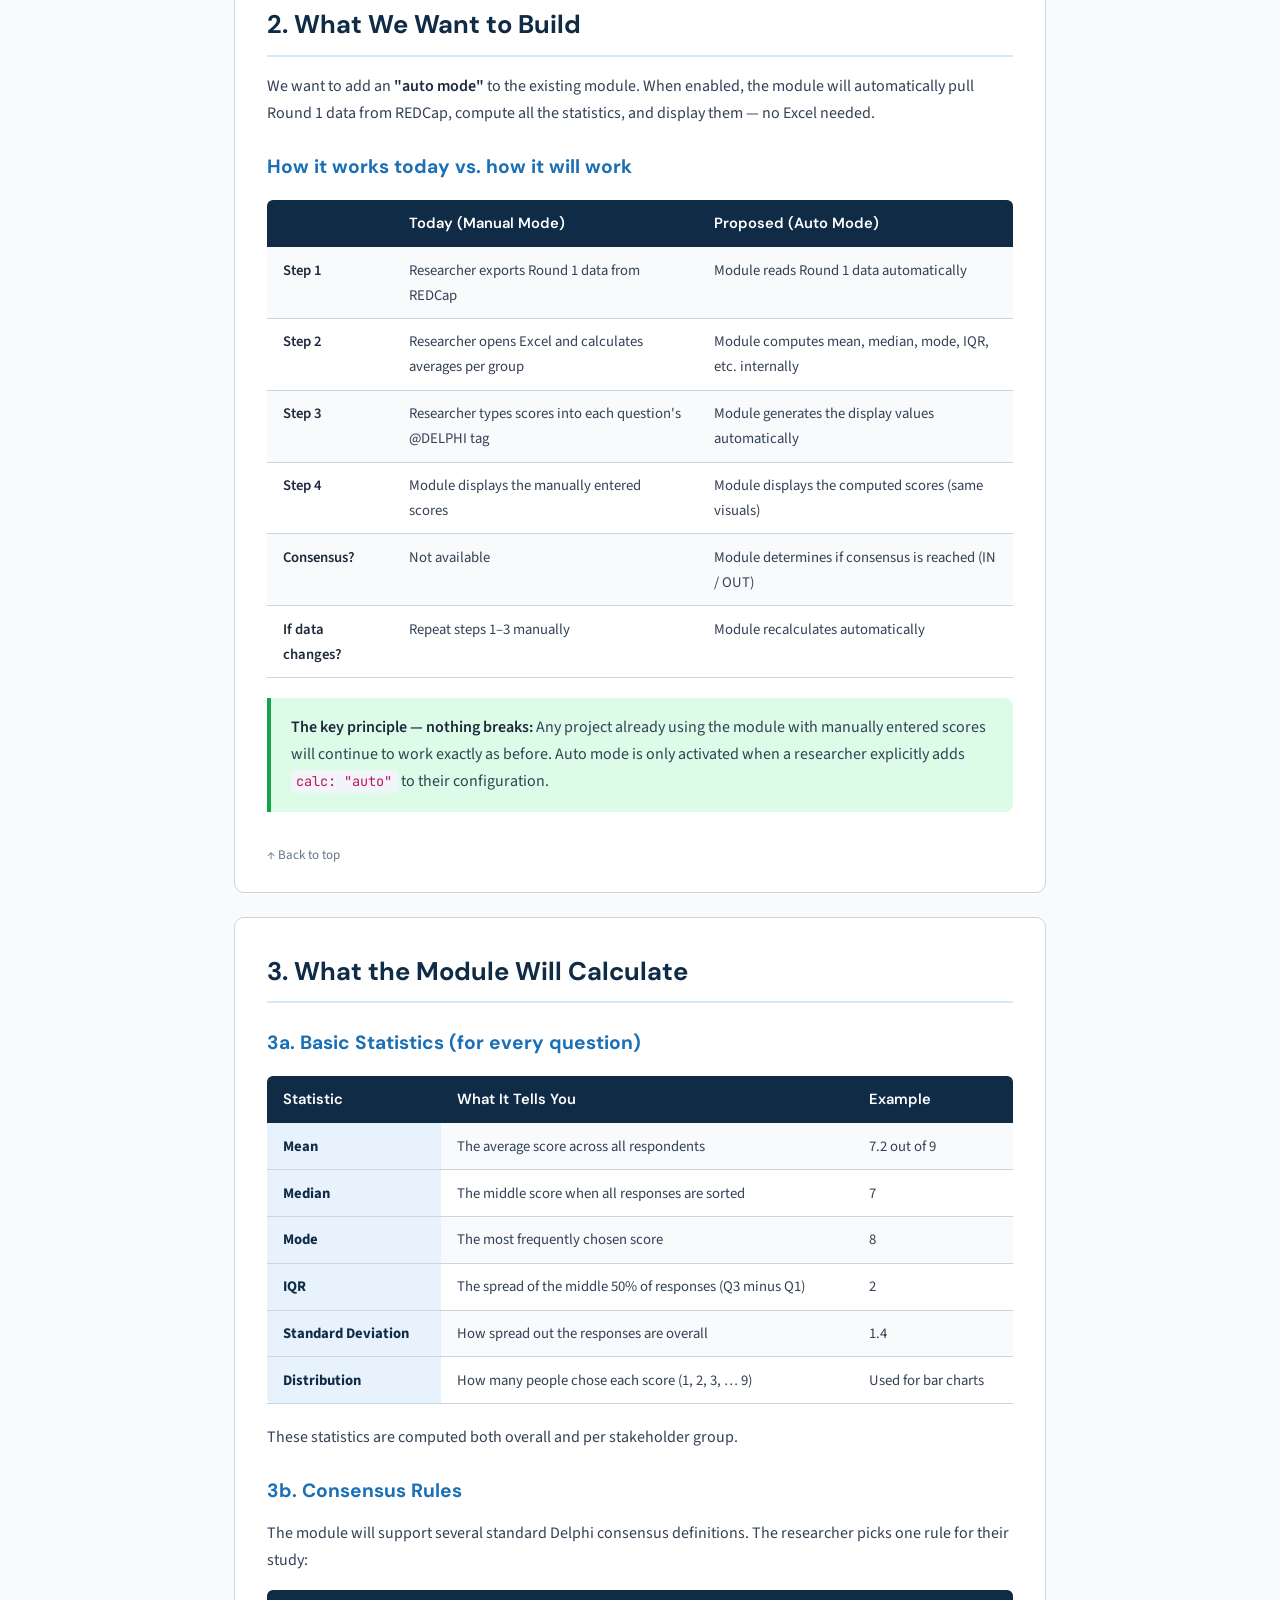
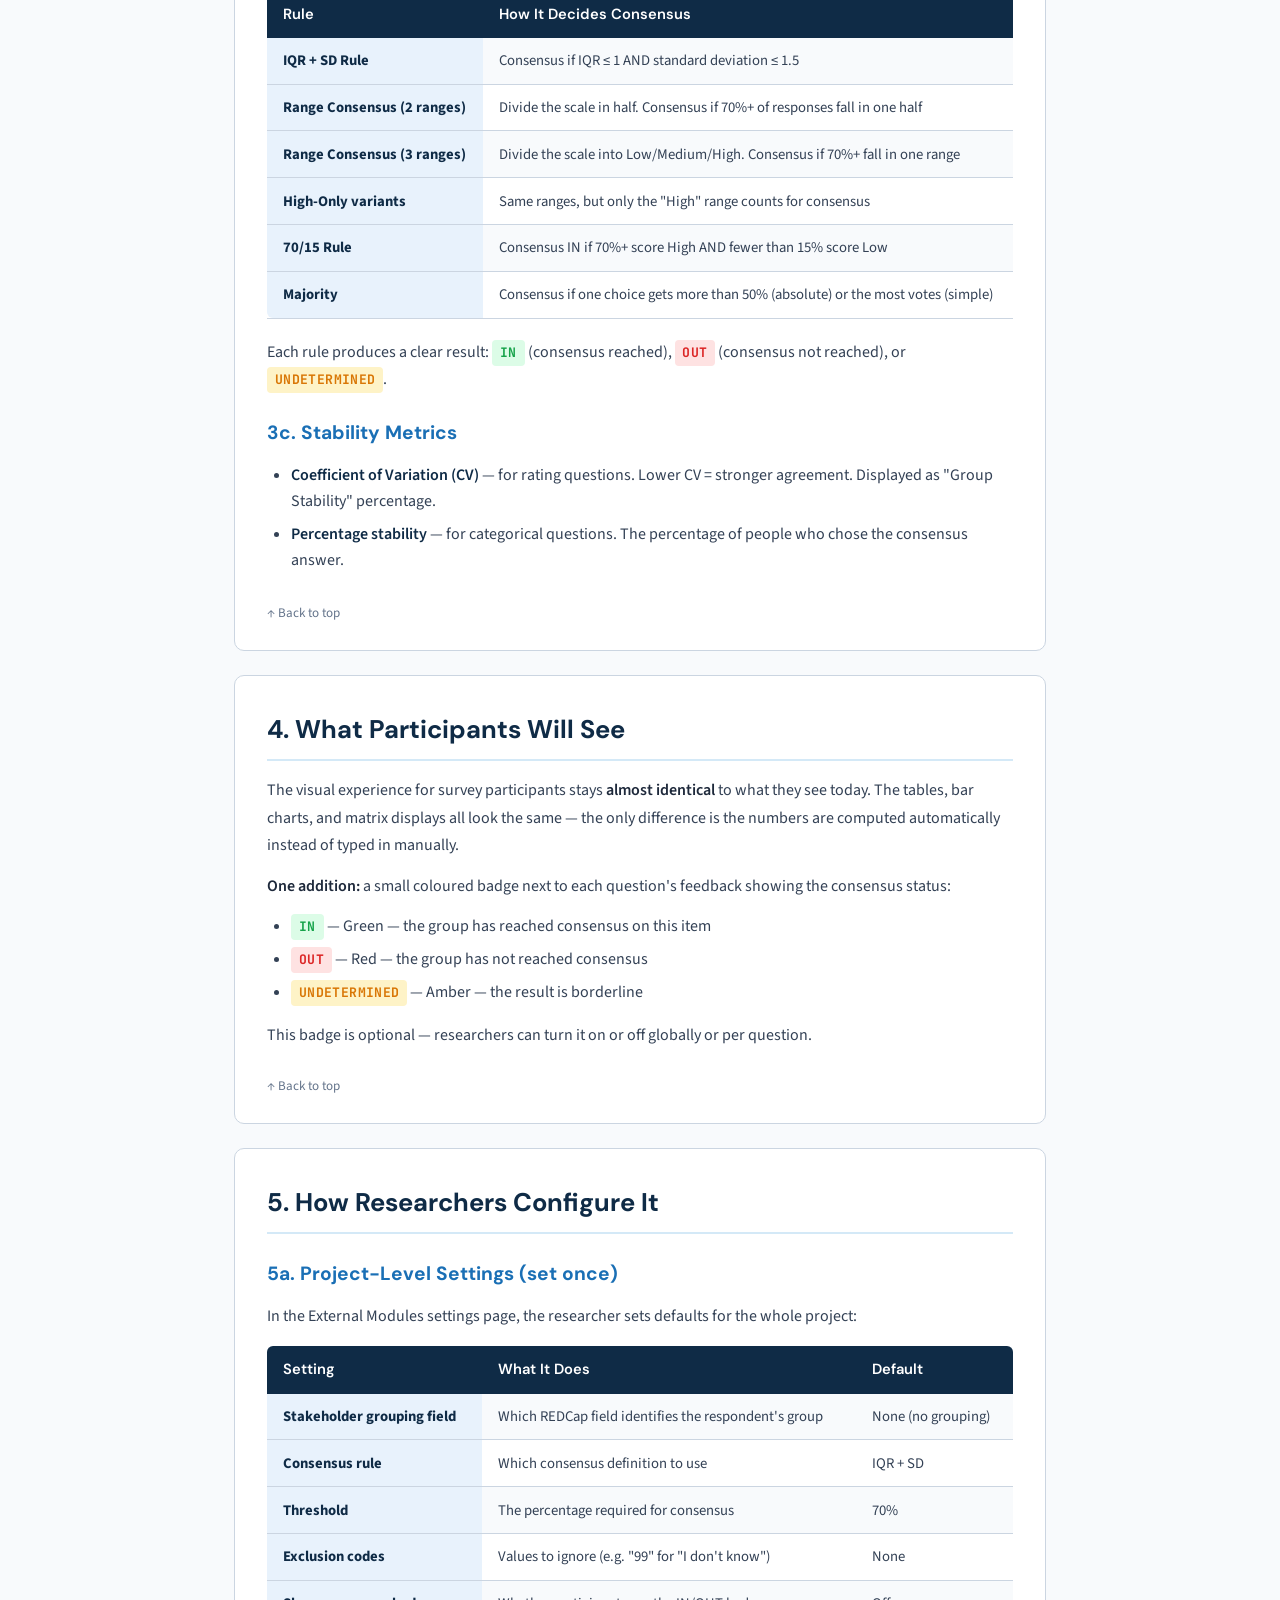
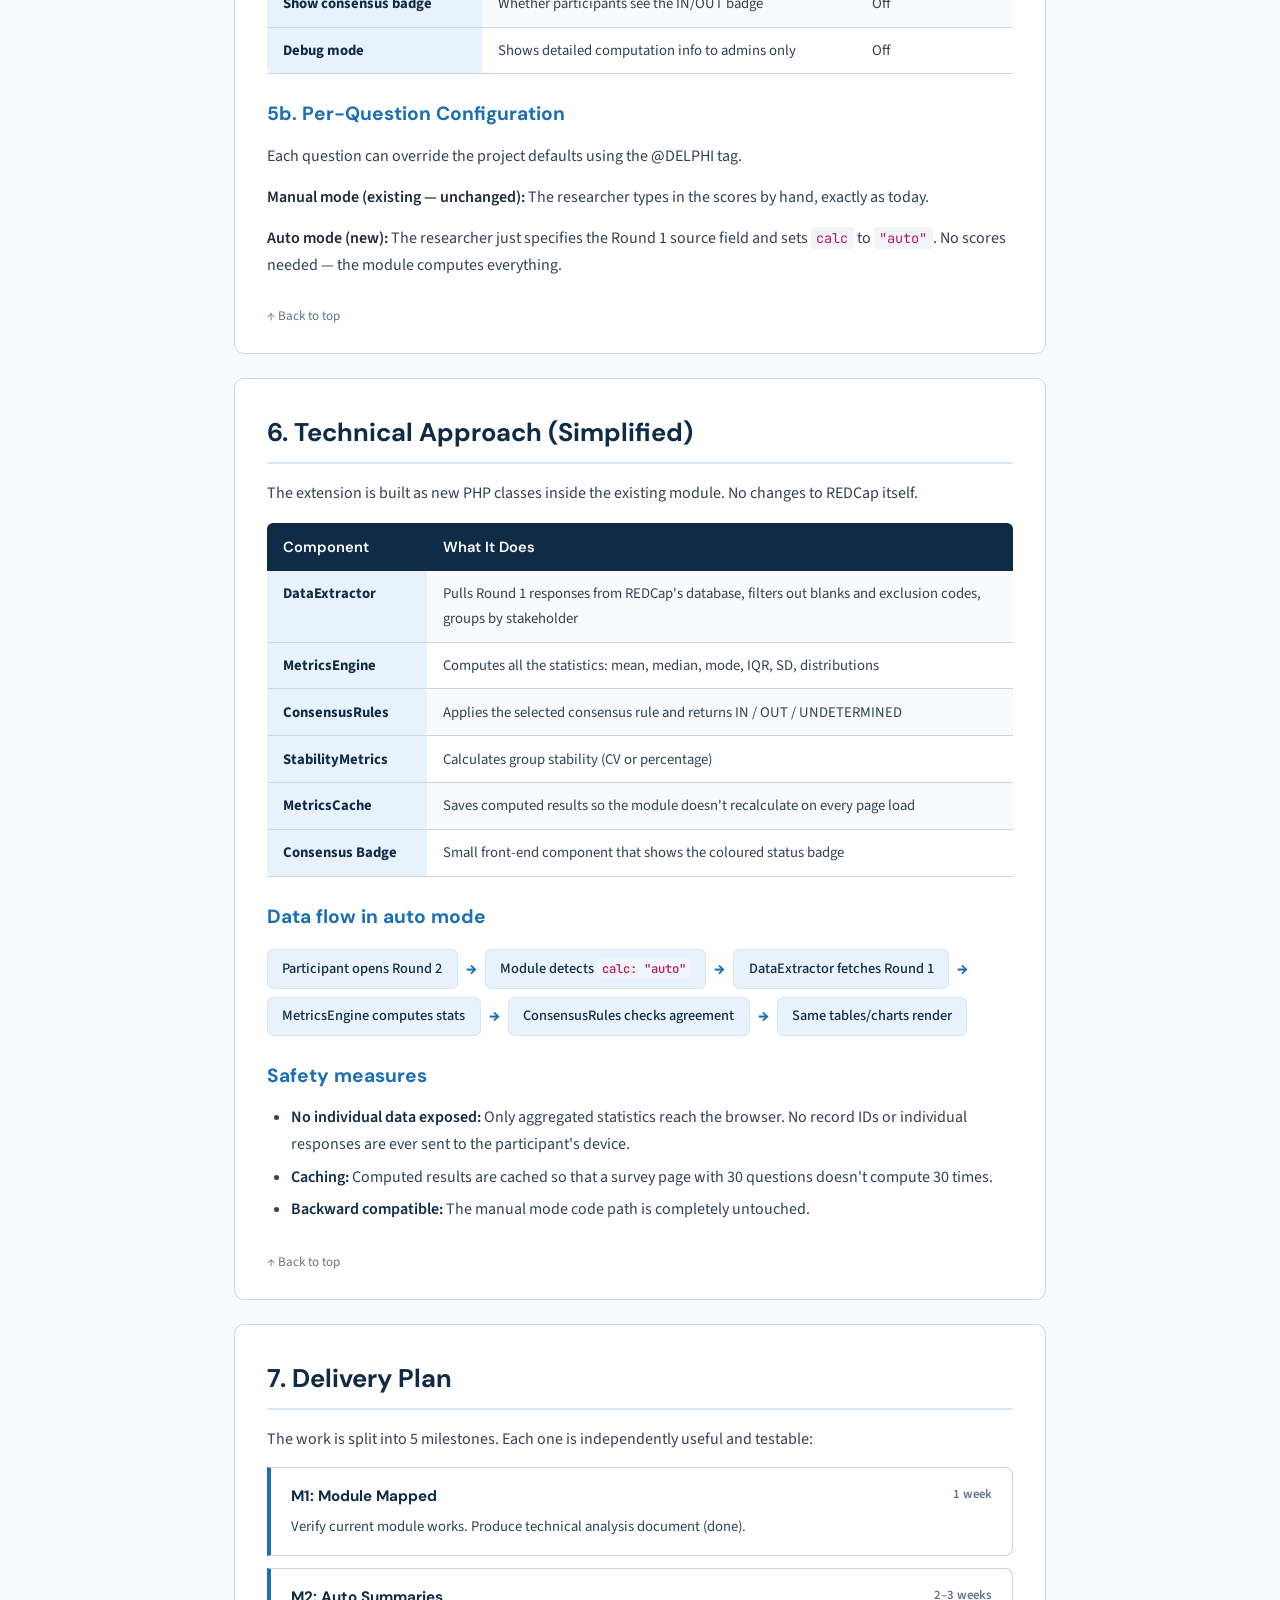
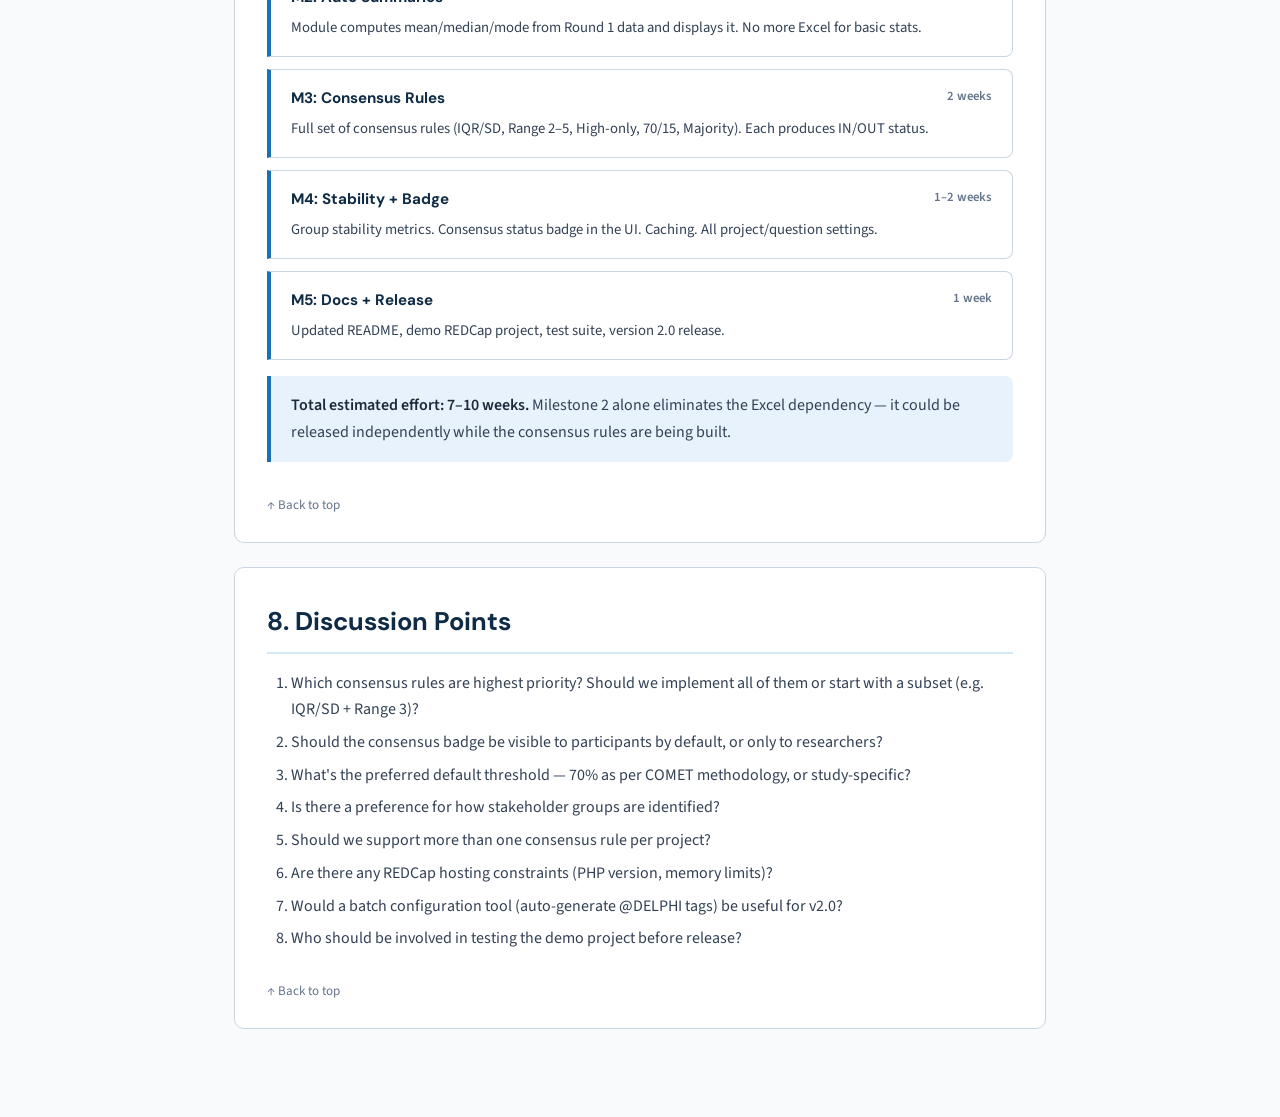
==== commit c09ae65e: "Update discussion section heading in plan.html" ====
--- a/plan.html
+++ b/plan.html
@@ -249,7 +249,7 @@
 
   <!-- 8. DISCUSSION -->
   <section class="section" id="discussion">
-    <h2>8. Discussion Points for the Meeting</h2>
+    <h2>8. Discussion Points</h2>
     <ol>
       <li>Which consensus rules are highest priority? Should we implement all of them or start with a subset (e.g. IQR/SD + Range 3)?</li>
       <li>Should the consensus badge be visible to participants by default, or only to researchers?</li>
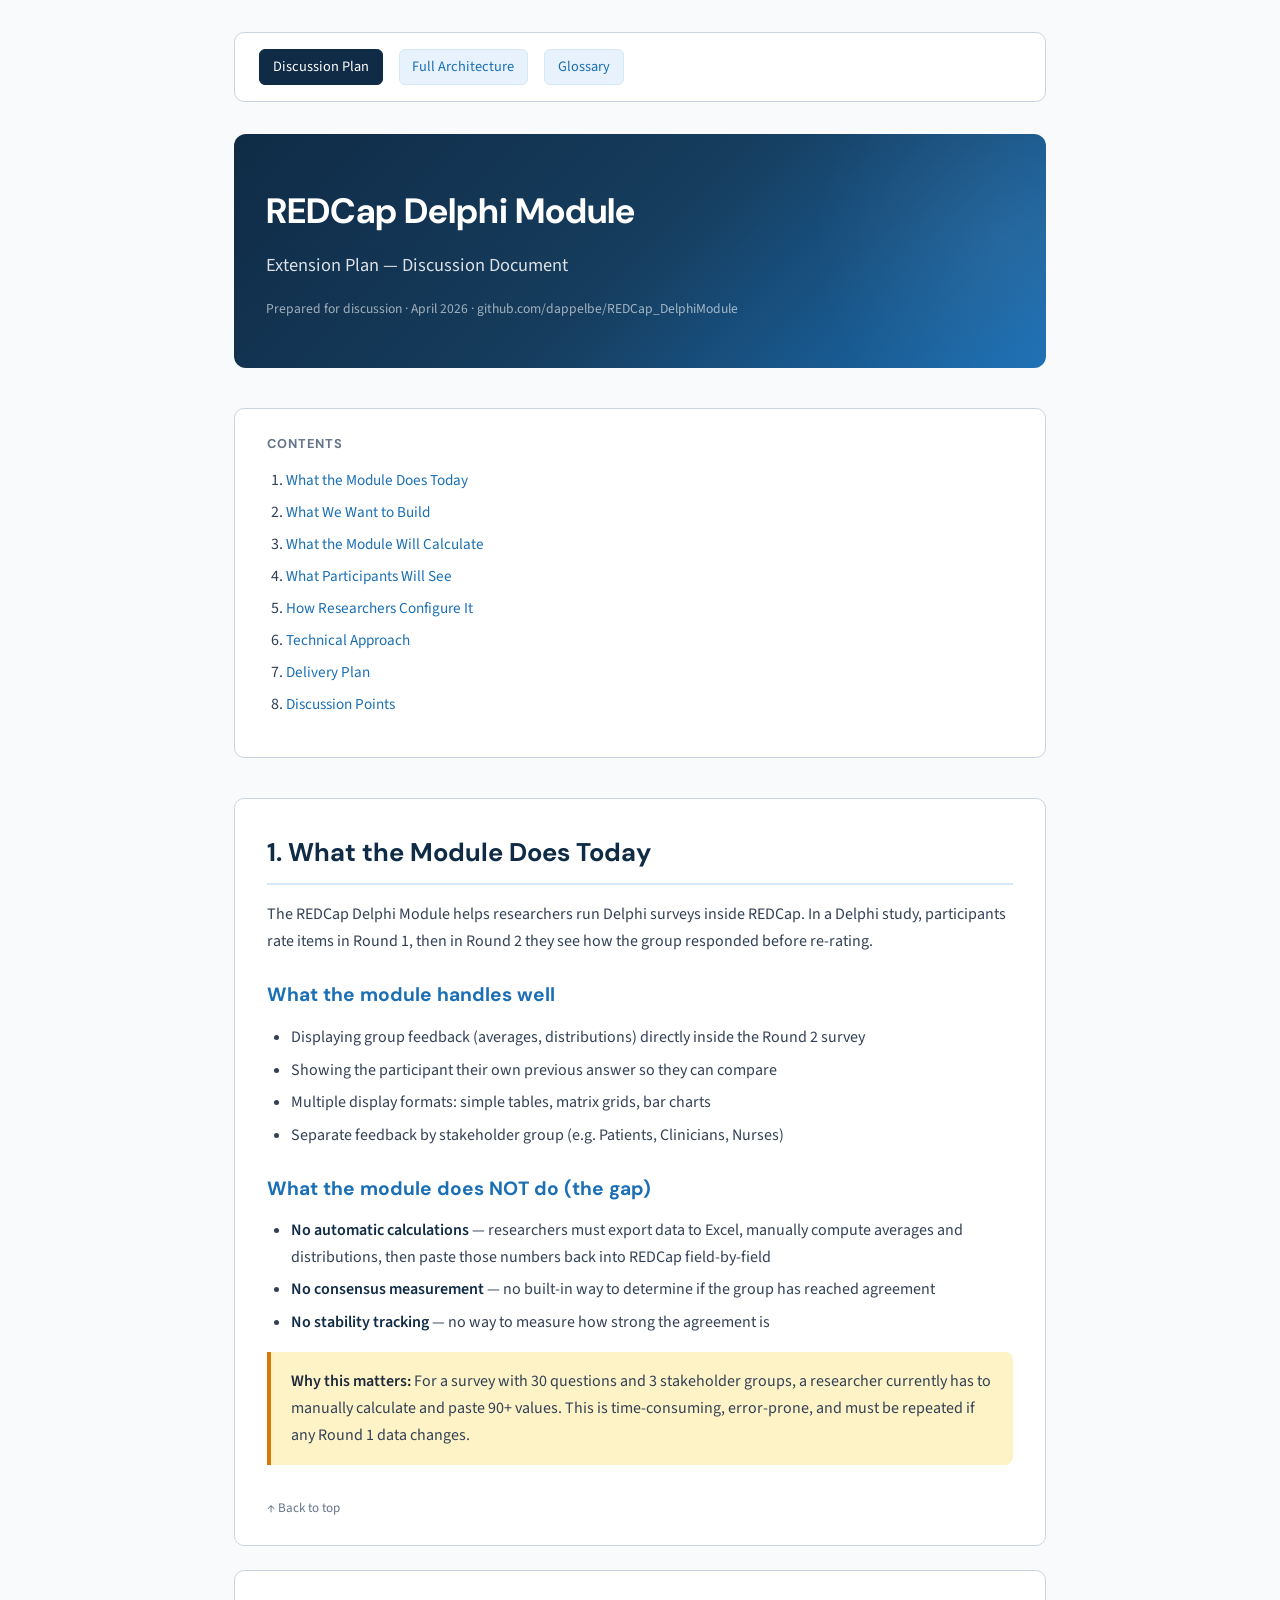
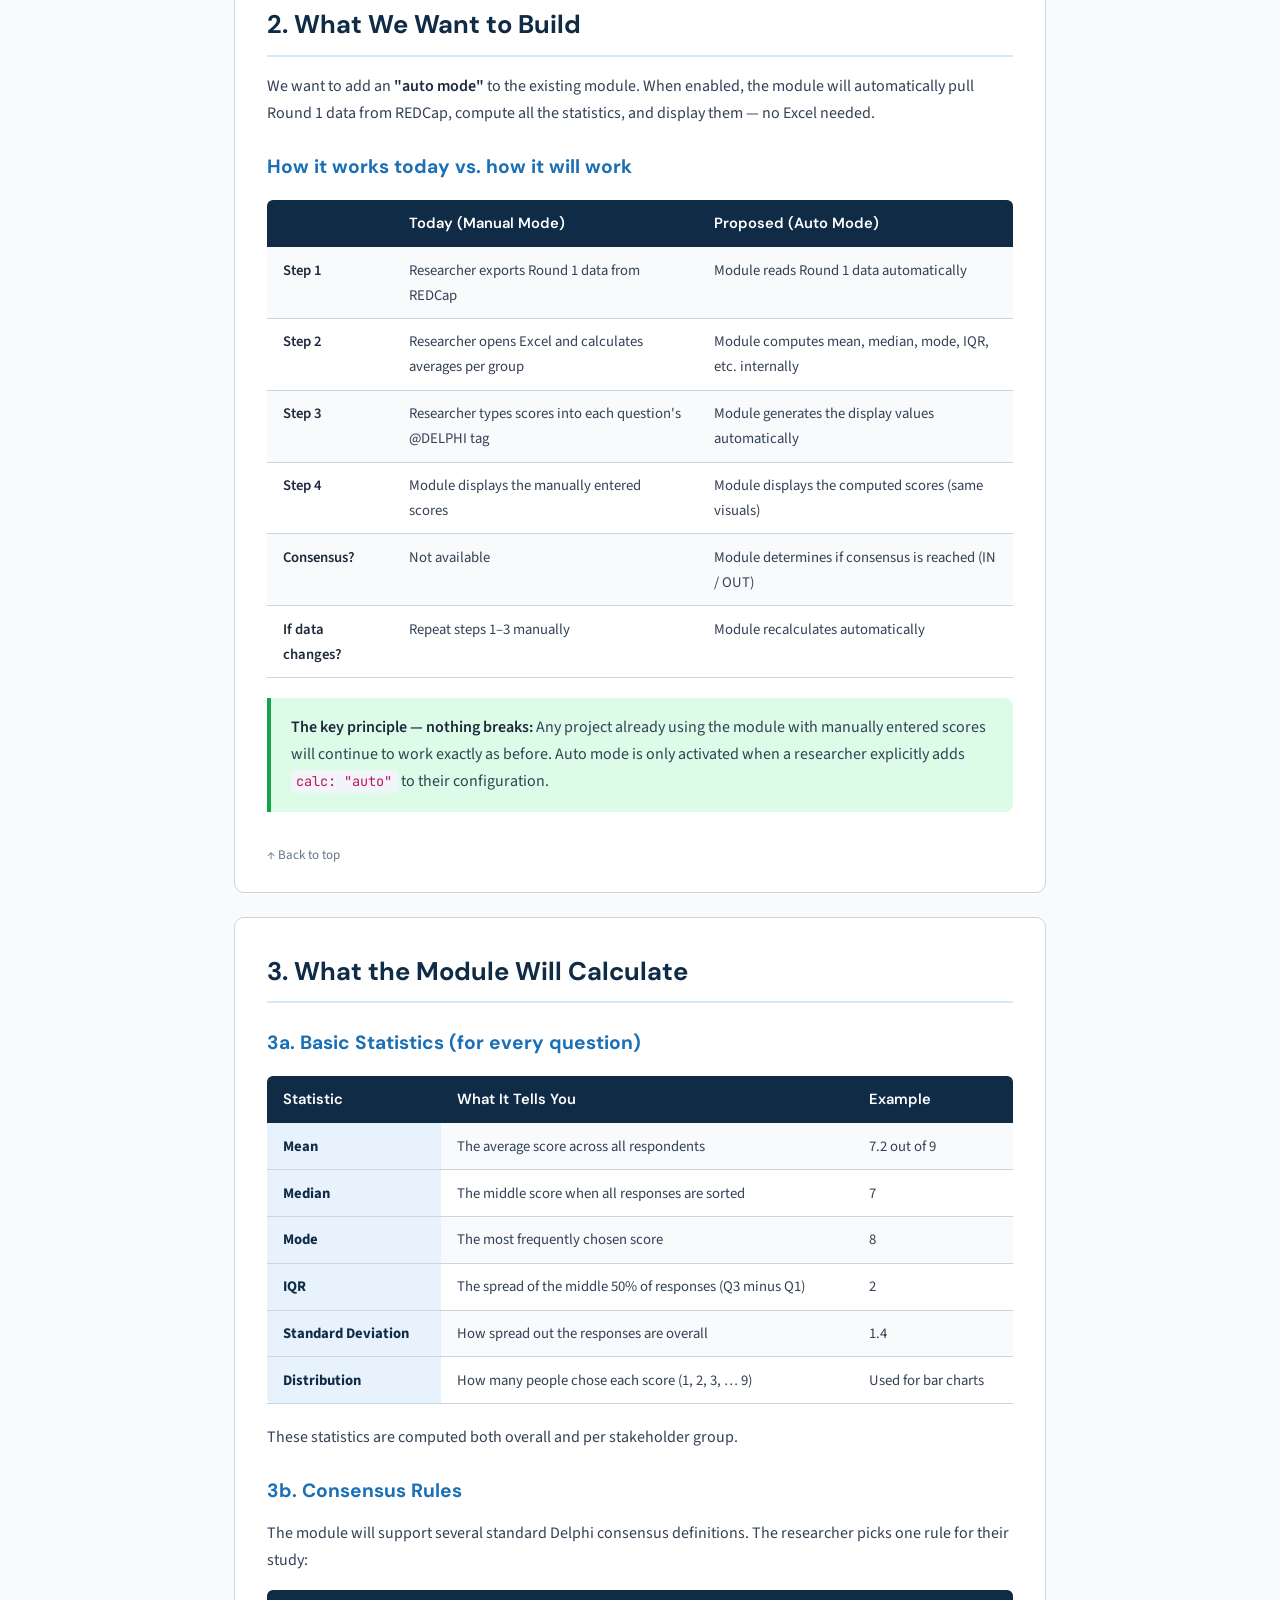
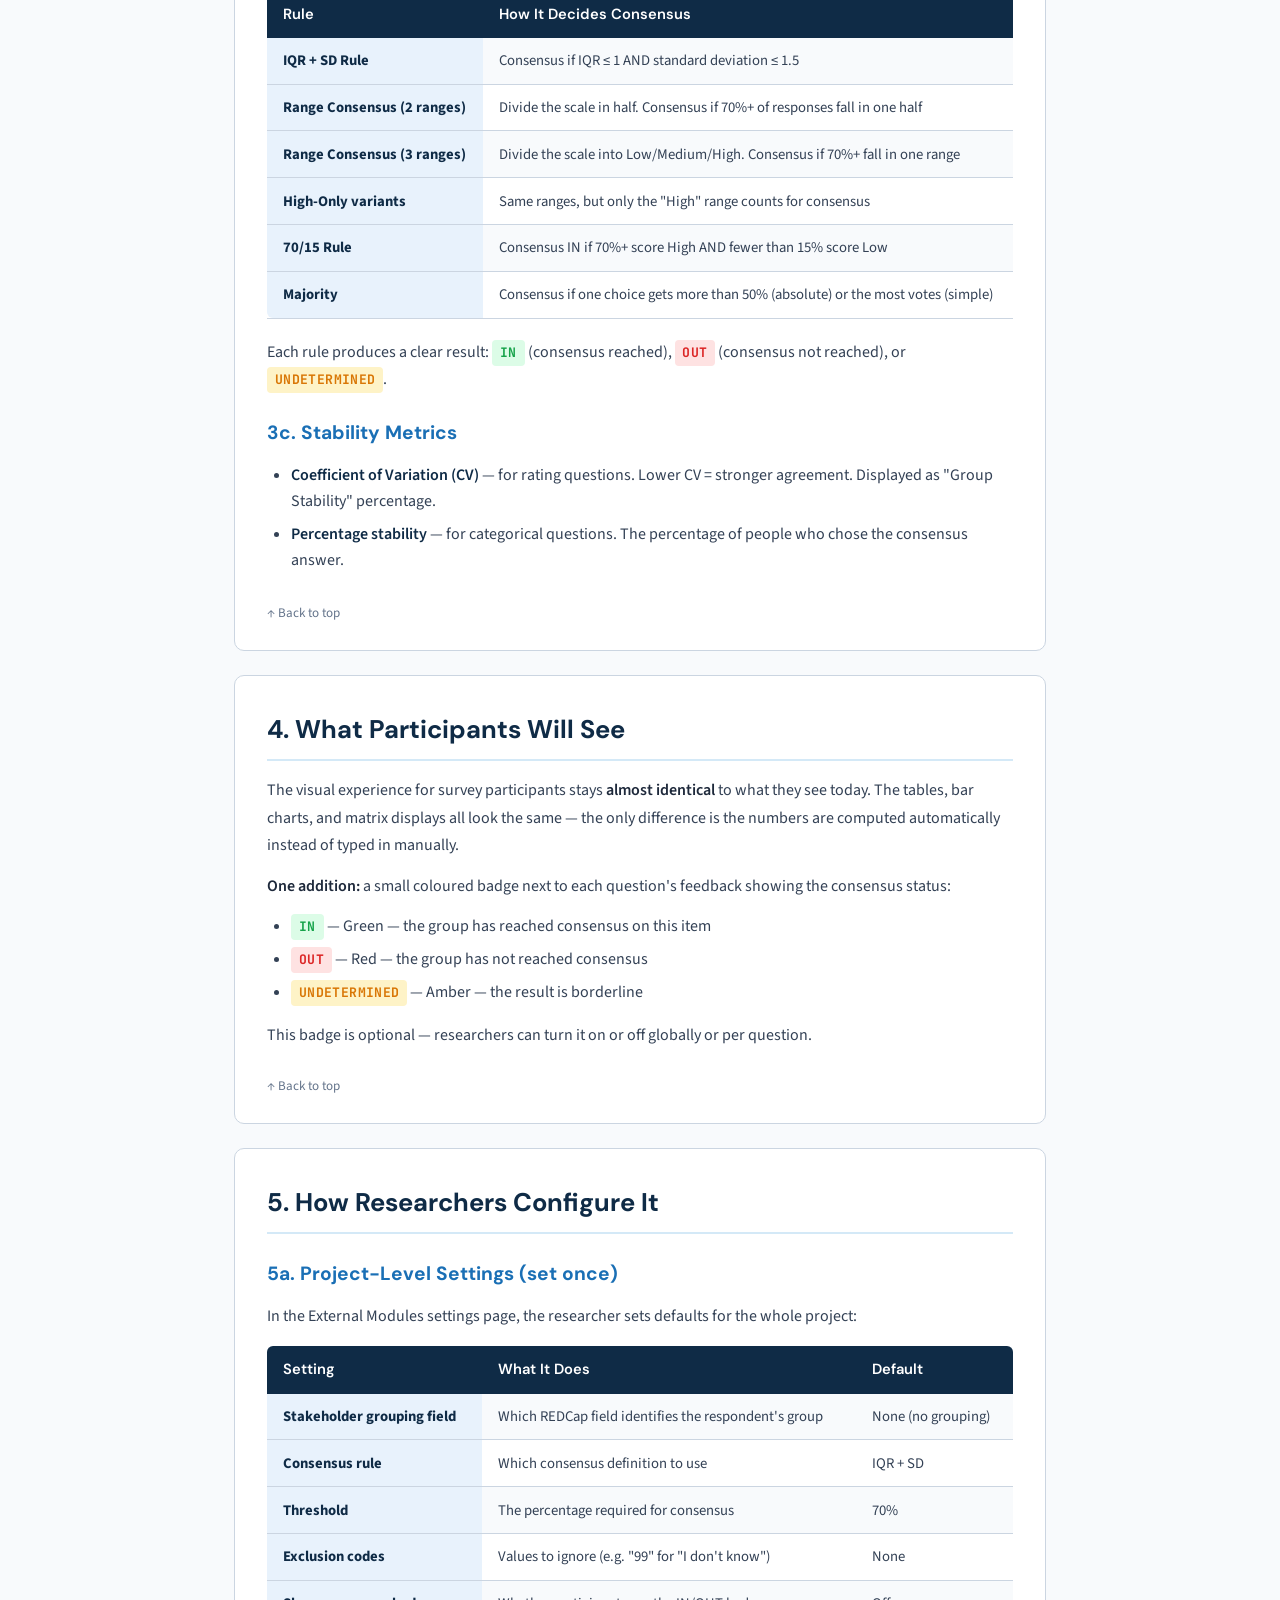
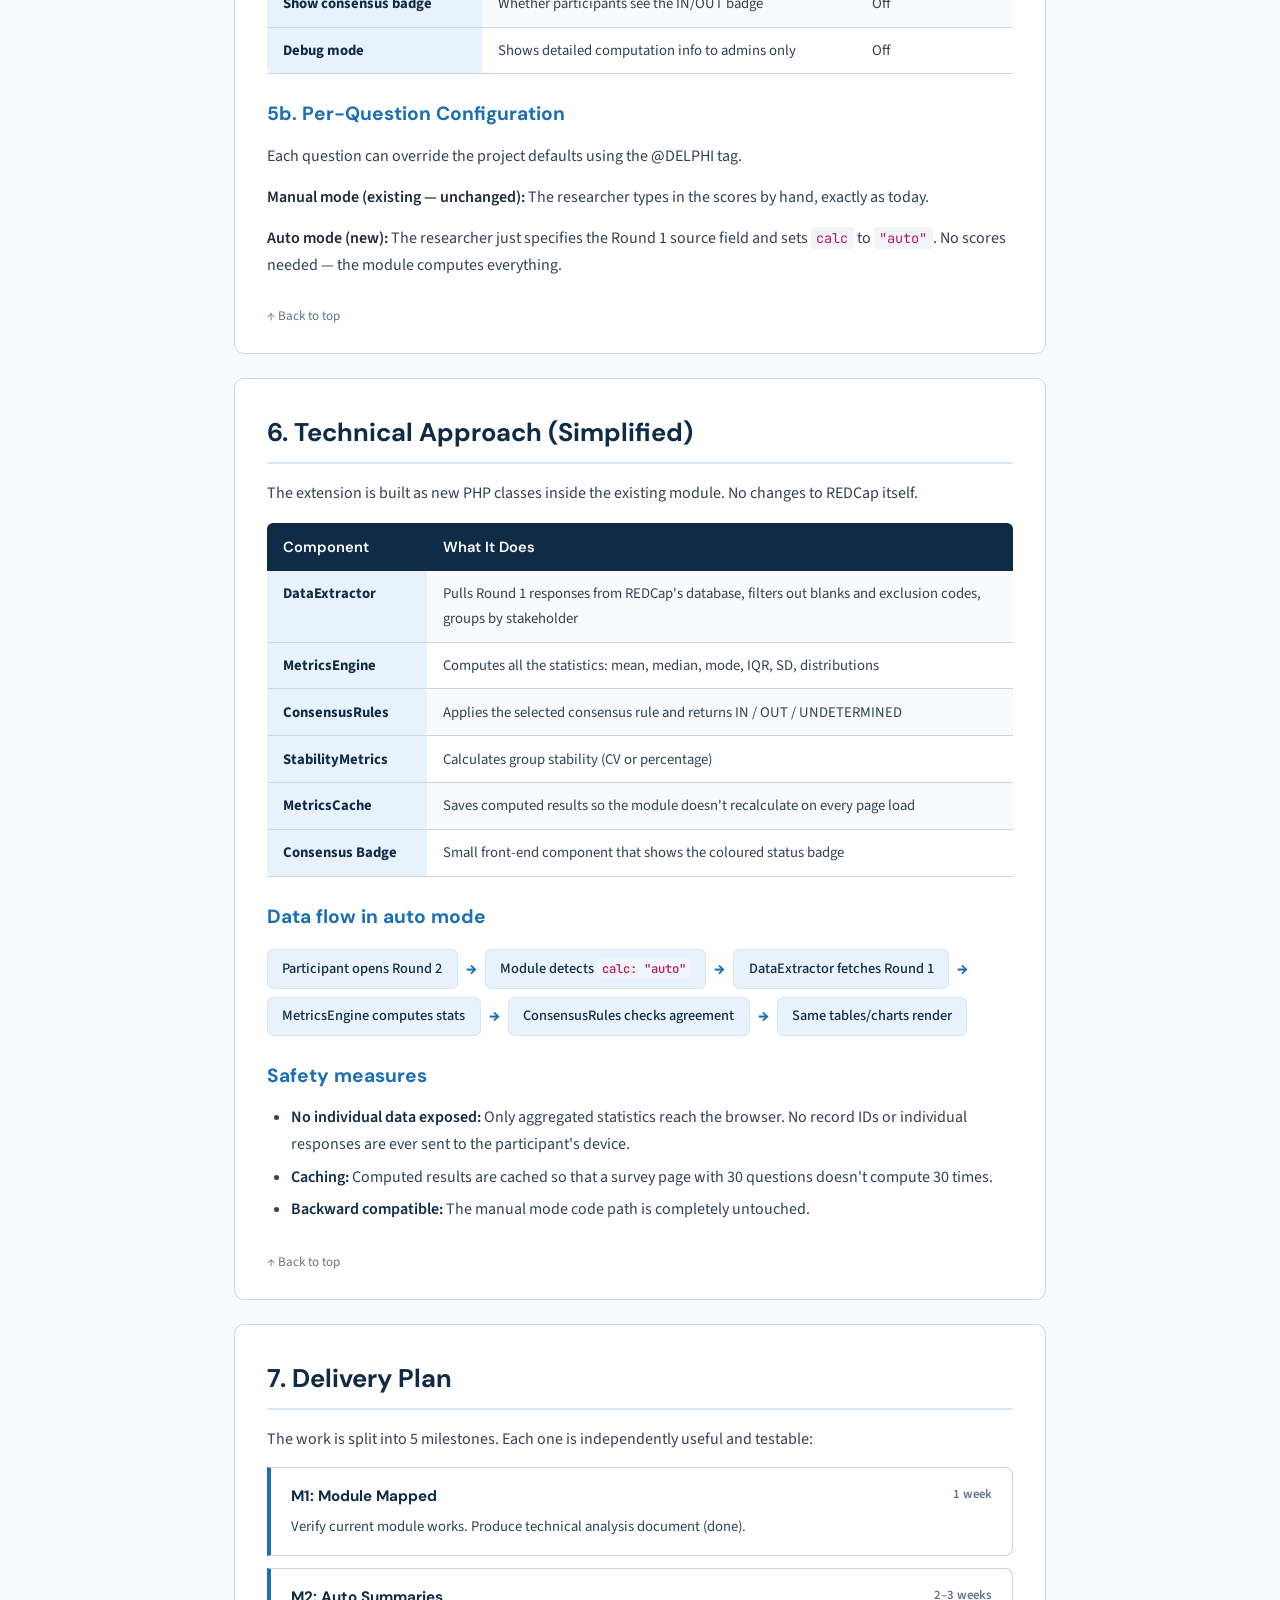
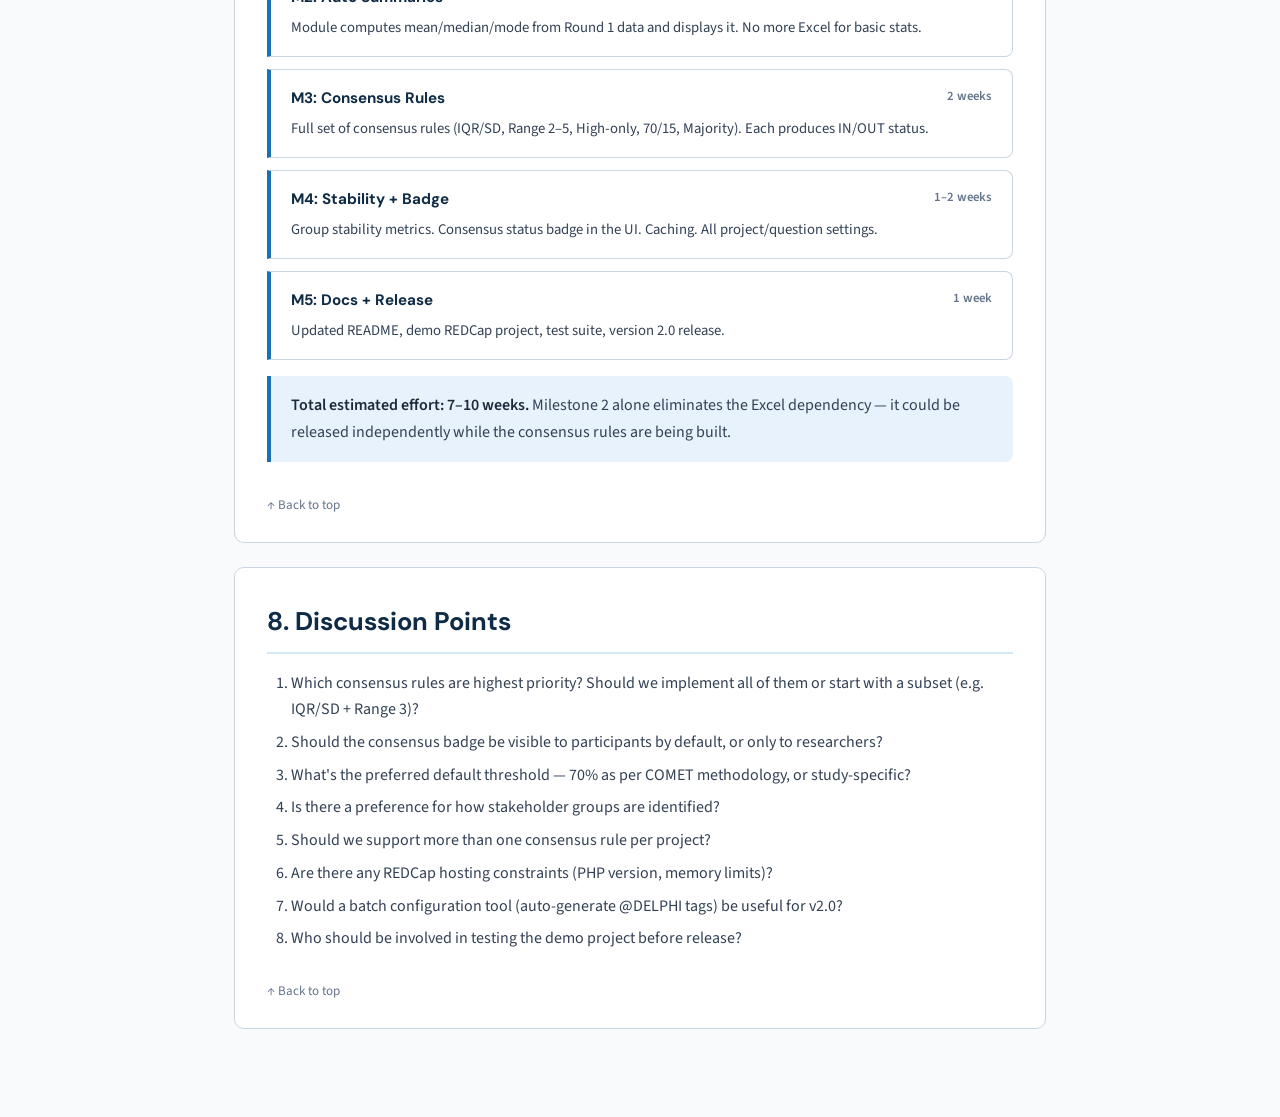
==== commit 76031b58: "Update subtitle in plan.html" ====
--- a/plan.html
+++ b/plan.html
@@ -22,7 +22,7 @@
   <!-- Hero -->
   <header class="doc-hero">
     <h1>REDCap Delphi Module</h1>
-    <div class="subtitle">Extension Plan — Meeting Discussion Document</div>
+    <div class="subtitle">Extension Plan — Discussion Document</div>
     <div class="meta">Prepared for discussion · April 2026 · github.com/dappelbe/REDCap_DelphiModule</div>
   </header>
 
